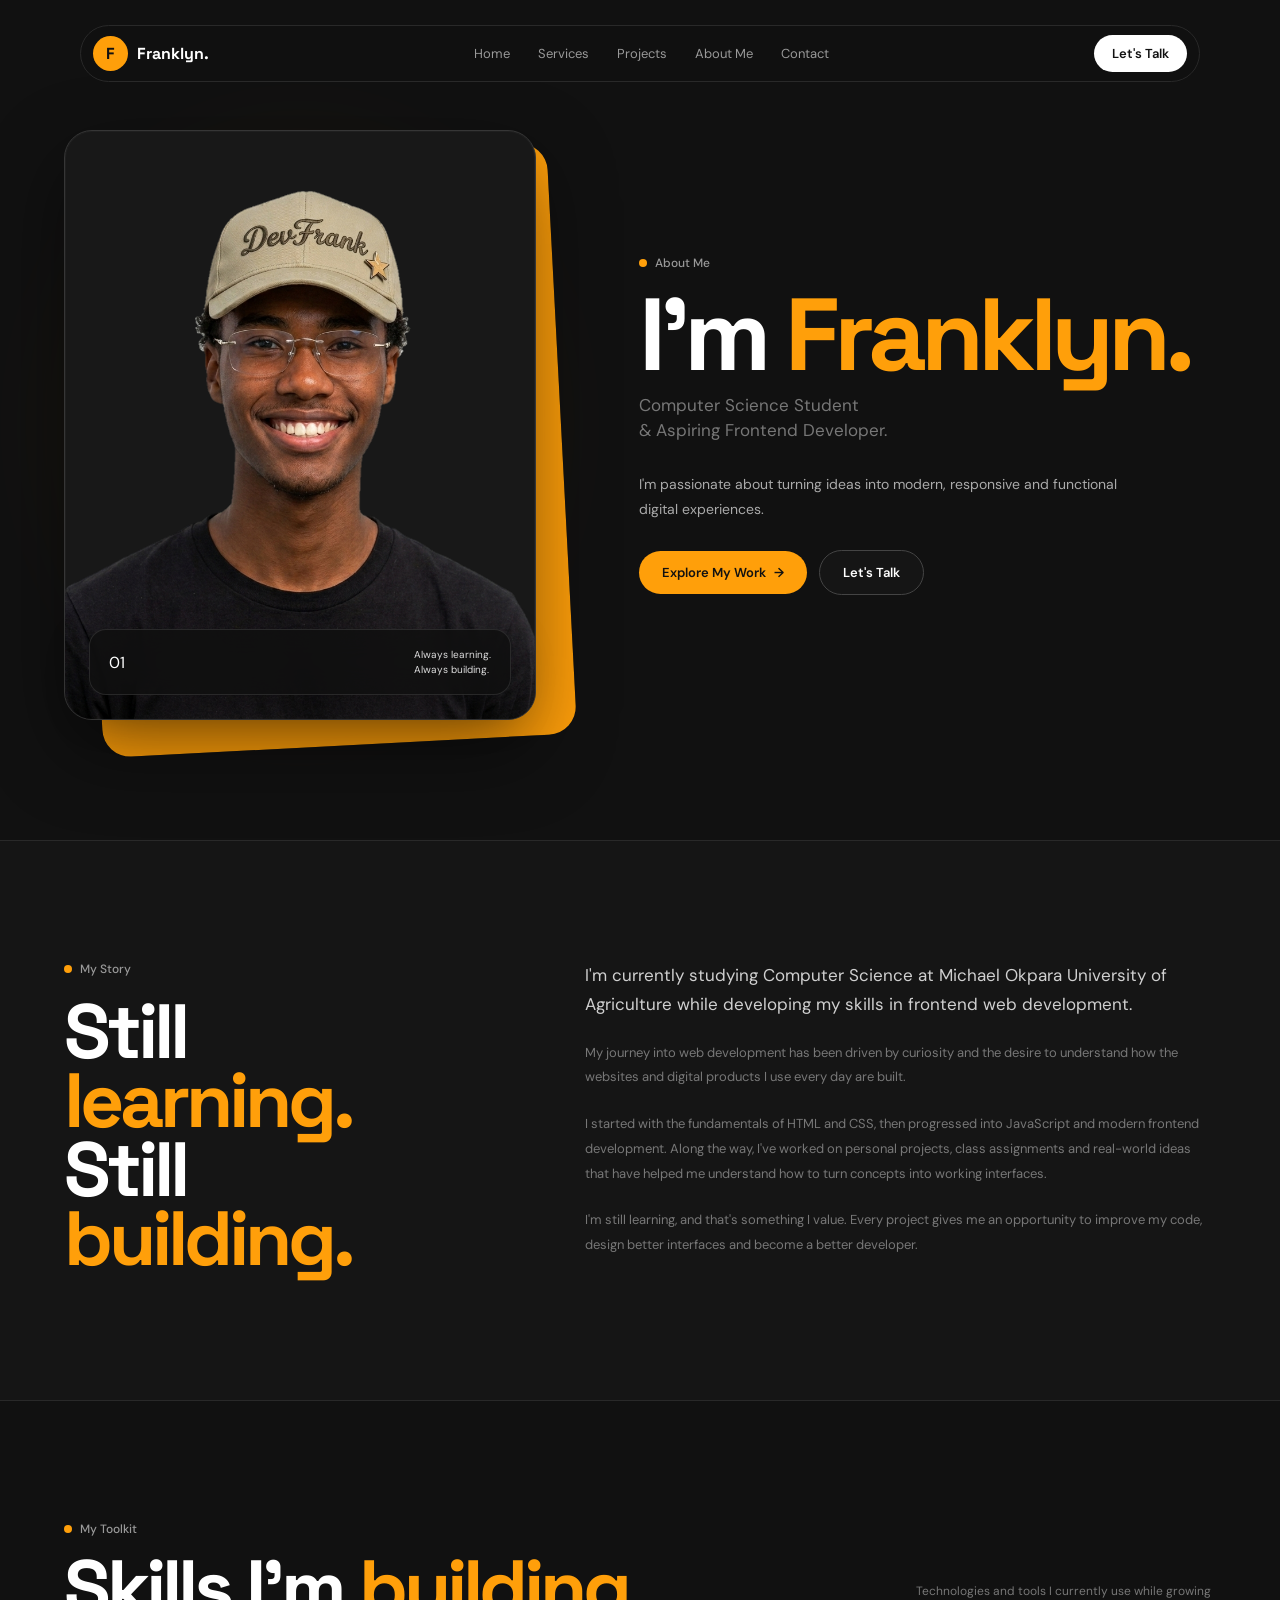
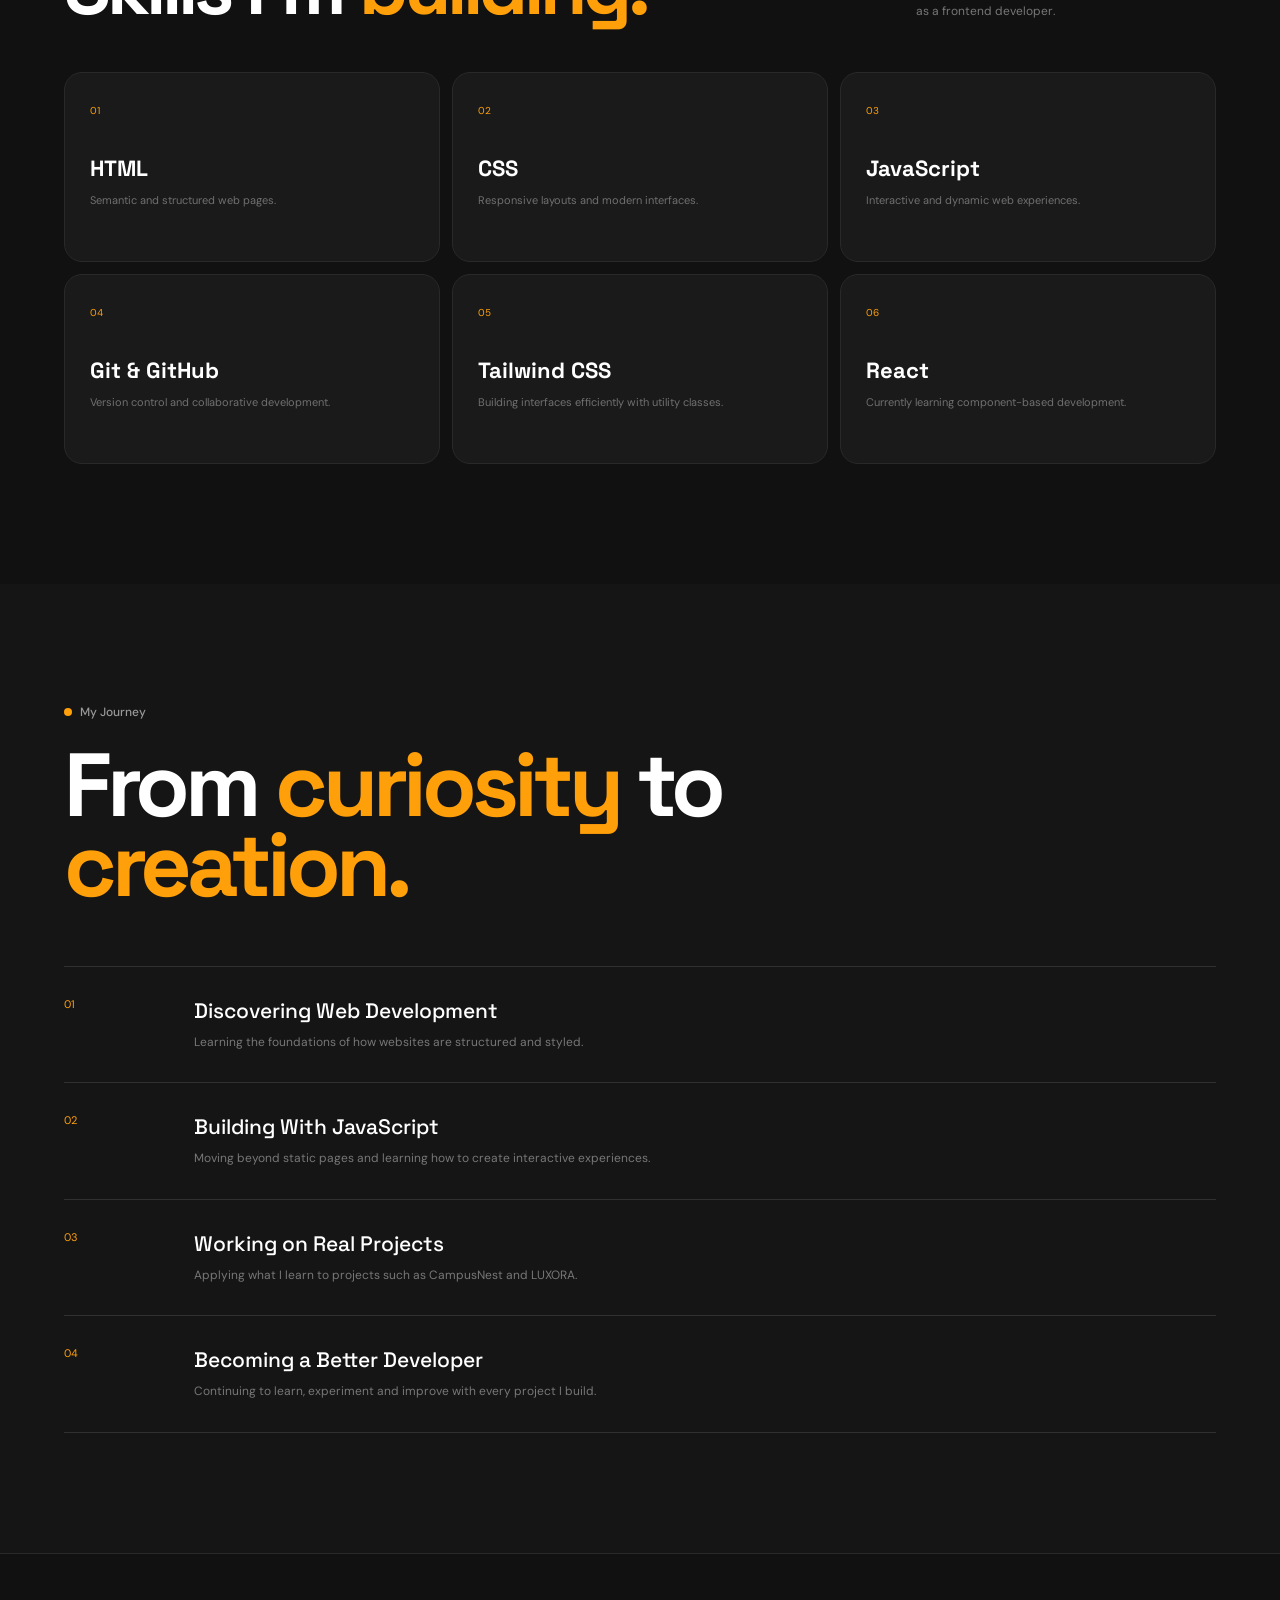
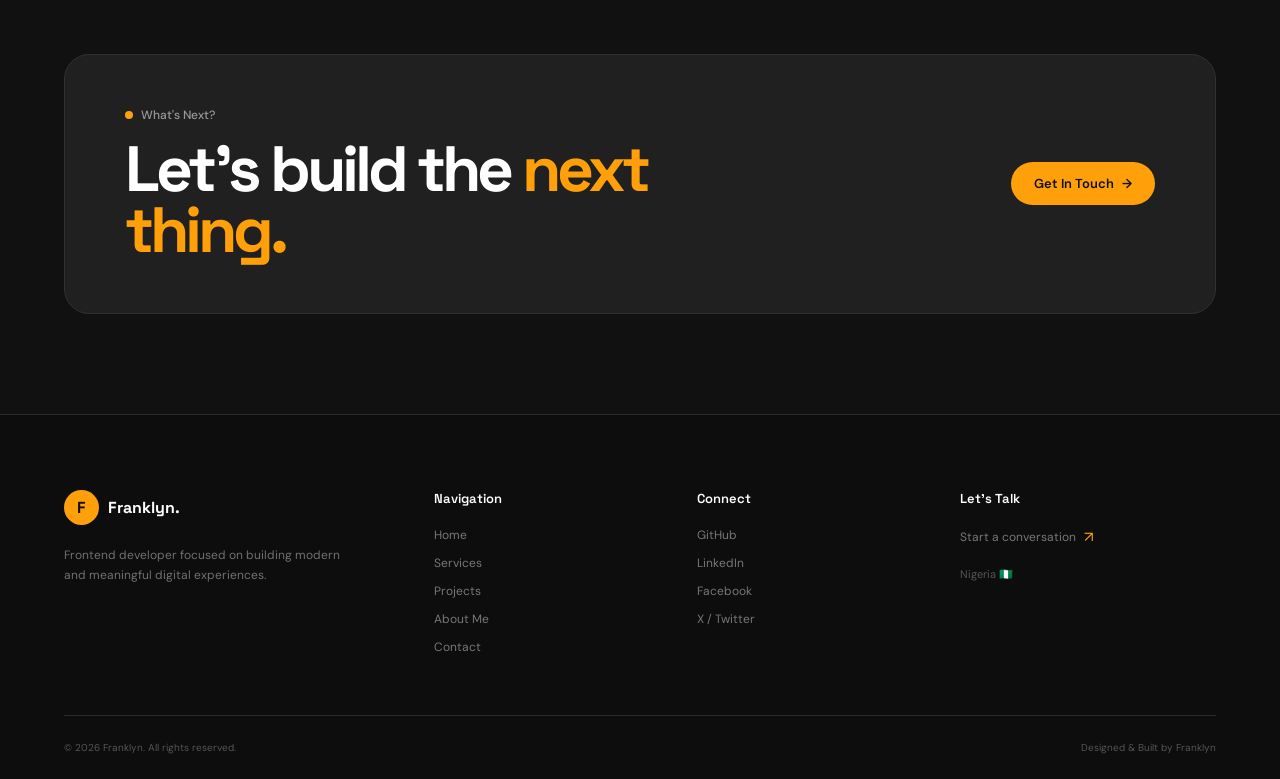
==== about.html @ d9be4bc7 "feat: add about" ====
<!DOCTYPE html>
<html lang="en">

<head>

    <meta charset="UTF-8">

    <meta name="viewport" content="width=device-width, initial-scale=1.0">

    <meta name="description"
        content="Learn more about Franklyn Okoronkwo, a Computer Science student and aspiring Frontend Developer.">

    <title>About Me — Franklyn</title>


    <!-- Fonts -->

    <link rel="preconnect" href="https://fonts.googleapis.com">

    <link rel="preconnect" href="https://fonts.gstatic.com" crossorigin>

    <link
        href="https://fonts.googleapis.com/css2?family=DM+Sans:wght@400;500;600;700&family=Space+Grotesk:wght@400;500;600;700&display=swap"
        rel="stylesheet">


    <!-- Global CSS -->

    <link rel="stylesheet" href="CSS/style.css">


    <!-- About CSS -->

    <link rel="stylesheet" href="CSS/about.css">

</head>


<body>


    <!-- ================= NAVBAR ================= -->

    <header class="navbar">

        <div class="nav-container">

            <a href="index.html" class="logo">

                <div class="logo-icon">
                    F
                </div>

                <span>
                    Franklyn.
                </span>

            </a>


            <nav class="nav-links">

                <a href="index.html">
                    Home
                </a>

                <a href="services.html">
                    Services
                </a>

                <a href="projects.html">
                    Projects
                </a>

                <a href="about.html" class="active">
                    About Me
                </a>

                <a href="contact.html">
                    Contact
                </a>

            </nav>


            <a href="contact.html" class="talk-btn">
                Let's Talk
            </a>

        </div>

    </header>



    <!-- ================= MAIN ================= -->

    <main>


        <!-- ================= ABOUT HERO ================= -->

        <section class="about-hero">

            <div class="container">

                <div class="about-hero-grid">


                    <!-- IMAGE -->

                    <div class="about-main-image">

                        <div class="about-image-accent"></div>

                        <img src="Assets/Hero-image.png" alt="Franklyn Okoronkwo">

                        <div class="image-caption">
                            <span>01</span>
                            <p>
                                Always learning.<br>
                                Always building.
                            </p>
                        </div>

                    </div>


                    <!-- INTRO -->

                    <div class="about-hero-content">

                        <div class="section-label">

                            <span></span>

                            About Me

                        </div>


                        <h1>
                            I'm
                            <span>Franklyn.</span>
                        </h1>


                        <h2>
                            Computer Science Student
                            <br>
                            & Aspiring Frontend Developer.
                        </h2>


                        <p>
                            I'm passionate about turning ideas into
                            modern, responsive and functional digital
                            experiences.
                        </p>


                        <div class="about-actions">

                            <a href="projects.html" class="primary-btn">
                                Explore My Work
                                <span>→</span>
                            </a>

                            <a href="contact.html" class="secondary-btn">
                                Let's Talk
                            </a>

                        </div>

                    </div>

                </div>

            </div>

        </section>



        <!-- ================= MY STORY ================= -->

        <section class="my-story">

            <div class="container">

                <div class="story-grid">


                    <div class="story-heading">

                        <div class="section-label">

                            <span></span>

                            My Story

                        </div>

                        <h2>
                            Still
                            <span>learning.</span>
                            <br>
                            Still
                            <span>building.</span>
                        </h2>

                    </div>


                    <div class="story-content">

                        <p class="story-lead">
                            I'm currently studying Computer Science
                            at Michael Okpara University of Agriculture
                            while developing my skills in frontend
                            web development.
                        </p>


                        <p>
                            My journey into web development has been
                            driven by curiosity and the desire to
                            understand how the websites and digital
                            products I use every day are built.
                        </p>


                        <p>
                            I started with the fundamentals of HTML
                            and CSS, then progressed into JavaScript
                            and modern frontend development. Along
                            the way, I've worked on personal projects,
                            class assignments and real-world ideas
                            that have helped me understand how to
                            turn concepts into working interfaces.
                        </p>


                        <p>
                            I'm still learning, and that's something
                            I value. Every project gives me an
                            opportunity to improve my code, design
                            better interfaces and become a better
                            developer.
                        </p>

                    </div>

                </div>

            </div>

        </section>



        <!-- ================= SKILLS ================= -->

        <section class="about-skills-section">

            <div class="container">

                <div class="about-section-header">

                    <div>

                        <div class="section-label">

                            <span></span>

                            My Toolkit

                        </div>

                        <h2>
                            Skills I'm
                            <span>building.</span>
                        </h2>

                    </div>

                    <p>
                        Technologies and tools I currently use
                        while growing as a frontend developer.
                    </p>

                </div>


                <div class="about-skills-grid">


                    <div class="about-skill-card">

                        <span>01</span>

                        <h3>
                            HTML
                        </h3>

                        <p>
                            Semantic and structured web pages.
                        </p>

                    </div>


                    <div class="about-skill-card">

                        <span>02</span>

                        <h3>
                            CSS
                        </h3>

                        <p>
                            Responsive layouts and modern interfaces.
                        </p>

                    </div>


                    <div class="about-skill-card">

                        <span>03</span>

                        <h3>
                            JavaScript
                        </h3>

                        <p>
                            Interactive and dynamic web experiences.
                        </p>

                    </div>


                    <div class="about-skill-card">

                        <span>04</span>

                        <h3>
                            Git & GitHub
                        </h3>

                        <p>
                            Version control and collaborative development.
                        </p>

                    </div>


                    <div class="about-skill-card">

                        <span>05</span>

                        <h3>
                            Tailwind CSS
                        </h3>

                        <p>
                            Building interfaces efficiently with utility classes.
                        </p>

                    </div>


                    <div class="about-skill-card">

                        <span>06</span>

                        <h3>
                            React
                        </h3>

                        <p>
                            Currently learning component-based development.
                        </p>

                    </div>

                </div>

            </div>

        </section>



        <!-- ================= JOURNEY ================= -->

        <section class="journey-section">

            <div class="container">

                <div class="section-label">

                    <span></span>

                    My Journey

                </div>


                <h2 class="journey-title">
                    From
                    <span>curiosity</span>
                    to
                    <span>creation.</span>
                </h2>


                <div class="journey-list">


                    <div class="journey-item">

                        <span class="journey-number">
                            01
                        </span>

                        <div>
                            <h3>
                                Discovering Web Development
                            </h3>

                            <p>
                                Learning the foundations of how
                                websites are structured and styled.
                            </p>
                        </div>

                    </div>


                    <div class="journey-item">

                        <span class="journey-number">
                            02
                        </span>

                        <div>
                            <h3>
                                Building With JavaScript
                            </h3>

                            <p>
                                Moving beyond static pages and
                                learning how to create interactive
                                experiences.
                            </p>
                        </div>

                    </div>


                    <div class="journey-item">

                        <span class="journey-number">
                            03
                        </span>

                        <div>
                            <h3>
                                Working on Real Projects
                            </h3>

                            <p>
                                Applying what I learn to projects
                                such as CampusNest and LUXORA.
                            </p>
                        </div>

                    </div>


                    <div class="journey-item">

                        <span class="journey-number">
                            04
                        </span>

                        <div>
                            <h3>
                                Becoming a Better Developer
                            </h3>

                            <p>
                                Continuing to learn, experiment and
                                improve with every project I build.
                            </p>
                        </div>

                    </div>

                </div>

            </div>

        </section>



        <!-- ================= CTA ================= -->

        <section class="about-cta">

            <div class="container">

                <div class="about-cta-box">

                    <div>

                        <div class="section-label">

                            <span></span>

                            What's Next?

                        </div>


                        <h2>
                            Let's build the
                            <span>next thing.</span>
                        </h2>

                    </div>


                    <a href="contact.html" class="primary-btn">
                        Get In Touch
                        <span>→</span>
                    </a>

                </div>

            </div>

        </section>

    </main>



    <!-- ================= FOOTER ================= -->

    <footer class="footer">

        <div class="container">

            <div class="footer-main">


                <div class="footer-brand">

                    <a href="index.html" class="logo">

                        <div class="logo-icon">
                            F
                        </div>

                        <span>
                            Franklyn.
                        </span>

                    </a>


                    <p>
                        Frontend developer focused on building
                        modern and meaningful digital experiences.
                    </p>

                </div>


                <div class="footer-column">

                    <h4>Navigation</h4>

                    <a href="index.html">Home</a>

                    <a href="services.html">Services</a>

                    <a href="projects.html">Projects</a>

                    <a href="about.html">About Me</a>

                    <a href="contact.html">Contact</a>

                </div>


                <div class="footer-column">

                    <h4>Connect</h4>

                    <a href="#">GitHub</a>

                    <a href="#">LinkedIn</a>

                    <a href="#">Facebook</a>

                    <a href="#">X / Twitter</a>

                </div>


                <div class="footer-column">

                    <h4>Let's Talk</h4>

                    <a href="contact.html" class="footer-contact">
                        Start a conversation
                        <span>↗️</span>
                    </a>

                    <p class="footer-location">
                        Nigeria 🇳🇬
                    </p>

                </div>

            </div>


            <div class="footer-bottom">

                <p>
                    © 2026 Franklyn. All rights reserved.
                </p>

                <p>
                    Designed & Built by Franklyn
                </p>

            </div>

        </div>

    </footer>



    <script src="JS/script.js"></script>

</body>

</html>
---- CSS/style.css ----
/* =========================
   RESET
========================= */

* {
  margin: 0;
  padding: 0;
  box-sizing: border-box;
}

html {
  scroll-behavior: smooth;
}

body {
  background: #111111;
  color: #ffffff;
  font-family: 'DM Sans', sans-serif;
  overflow-x: hidden;
}

a {
  text-decoration: none;
  color: inherit;
}

img {
  display: block;
  max-width: 100%;
}

button,
a {
  font-family: inherit;
}

/* =========================
   VARIABLES
========================= */

:root {
  --black: #111111;
  --dark: #171717;
  --card: #202020;
  --orange: #ff9f0a;
  --orange-light: #ffad21;
  --white: #ffffff;
  --grey: #999999;
  --border: #2b2b2b;
}

/* =========================
   CONTAINER
========================= */

.container {
  width: min(1180px, 90%);
  margin: 0 auto;
}

/* =========================
   NAVBAR
========================= */

.navbar {
  position: absolute;
  top: 0;
  left: 0;

  width: 100%;
  padding: 25px 0;

  z-index: 100;
}

.nav-container {
  width: min(1120px, 90%);
  margin: auto;

  display: flex;
  align-items: center;
  justify-content: space-between;

  padding: 9px 12px;

  border: 1px solid #292929;
  border-radius: 50px;

  background: rgba(17, 17, 17, 0.85);

  backdrop-filter: blur(15px);
}

/* LOGO */

.logo {
  display: flex;
  align-items: center;
  gap: 9px;

  font-family: 'Space Grotesk', sans-serif;
  font-weight: 700;
}

.logo-icon {
  width: 35px;
  height: 35px;

  display: grid;
  place-items: center;

  border-radius: 50%;

  background: var(--orange);
  color: #111111;

  font-weight: 700;
}

/* NAV LINKS */

.nav-links {
  display: flex;
  gap: 28px;
}

.nav-links a {
  font-size: 13px;
  color: #999999;

  transition: 0.3s ease;
}

.nav-links a:hover {
  color: var(--orange);
}

/* TALK BUTTON */

.talk-btn {
  padding: 10px 18px;

  background: #ffffff;
  color: #111111;

  border-radius: 30px;

  font-size: 13px;
  font-weight: 600;

  transition: 0.3s ease;
}

.talk-btn:hover {
  background: var(--orange);
}

/* =========================
   HERO
========================= */

.hero {
  position: relative;

  min-height: 820px;

  padding-top: 145px;
  padding-bottom: 70px;

  display: flex;
  align-items: center;

  overflow: hidden;
}

/* ORANGE GLOW */

.hero-glow {
  position: absolute;

  width: 650px;
  height: 650px;

  top: 250px;
  left: 50%;

  transform: translateX(-50%);

  background: radial-gradient(
    circle,
    rgba(255, 159, 10, 0.13),
    transparent 65%
  );

  pointer-events: none;
}

/* HERO HEADING */

.hero-heading {
  position: relative;
  z-index: 2;

  text-align: center;
}

.availability {
  display: inline-flex;
  align-items: center;
  gap: 8px;

  padding: 8px 15px;

  background: #181818;
  border: 1px solid #303030;

  border-radius: 30px;

  color: #cccccc;
  font-size: 12px;
}

.availability span {
  width: 7px;
  height: 7px;

  background: var(--orange);

  border-radius: 50%;
}

.hero-heading h1 {
  margin-top: 22px;

  font-family: 'Space Grotesk', sans-serif;

  font-size: clamp(3.5rem, 8vw, 6rem);

  line-height: 0.95;

  letter-spacing: -5px;
}

.hero-heading h1 span {
  color: var(--orange);
}

.hero-heading p {
  margin-top: 16px;

  color: #888888;

  font-size: 15px;
}

/* =========================
   HERO MAIN
========================= */

.hero-main {
  position: relative;

  min-height: 410px;

  display: flex;
  align-items: center;
  justify-content: center;

  margin-top: 10px;
}

/* PROFILE */

.profile-wrapper {
  position: relative;
  width: 390px;
  z-index: 3;

  /* Gives the fade room to happen */
  overflow: visible;
}

.profile-image {
  position: relative;
  display: block;
  width: 100%;

  z-index: 2;

  /* Fade the bottom edge into the background */
  -webkit-mask-image: linear-gradient(
    to bottom,
    #000 0%,
    #000 72%,
    rgba(0, 0, 0, 0.95) 80%,
    rgba(0, 0, 0, 0.65) 88%,
    rgba(0, 0, 0, 0.2) 96%,
    transparent 100%
  );

  mask-image: linear-gradient(
    to bottom,
    #000 0%,
    #000 72%,
    rgba(0, 0, 0, 0.95) 80%,
    rgba(0, 0, 0, 0.65) 88%,
    rgba(0, 0, 0, 0.2) 96%,
    transparent 100%
  );

  filter: drop-shadow(0 20px 35px rgba(0, 0, 0, 0.45));
}

.image-glow {
  position: absolute;

  width: 280px;
  height: 280px;

  top: 45%;
  left: 50%;
  transform: translate(-50%, -50%);

  background: var(--orange);

  opacity: 0.13;

  border-radius: 50%;

  filter: blur(70px);
}

/* HERO INFORMATION */

.hero-info {
  position: absolute;

  width: 210px;

  z-index: 5;
}

.left-info {
  left: 20px;
  bottom: 75px;
}

.right-info {
  right: 0;
  top: 80px;
}

.small-title {
  font-size: 10px;

  color: #999999;

  letter-spacing: 1px;
}

/* SOCIALS */

.socials {
  display: flex;
  align-items: center;
  gap: 12px;
  margin-top: 16px;
}

.social {
  width: 46px;
  height: 46px;

  display: flex;
  align-items: center;
  justify-content: center;

  border: 1.5px solid rgba(255, 255, 255, 0.85);
  border-radius: 35%;

  background: rgba(255, 255, 255, 0.02);

  transition: transform 0.3s ease, border-color 0.3s ease, background 0.3s ease,
    box-shadow 0.3s ease;
}

.social svg {
  width: 21px;
  height: 21px;

  display: block;
}

.social:hover {
  transform: translateY(-4px);

  background: rgba(255, 255, 255, 0.07);

  border-color: #ffffff;

  box-shadow: 0 8px 25px rgba(0, 0, 0, 0.35);
}

/* LinkedIn */
.linkedin svg {
  fill: #0a66c2;
}

/* GitHub */
.github svg {
  fill: #ffffff;
}

/* X */
.x-social svg {
  fill: #ffffff;
}

/* Instagram */
.instagram svg {
  width: 22px;
  height: 22px;
}

/* Facebook */
.facebook svg {
  fill: #1877f2;
}

/* STAT */

.hero-stat {
  display: flex;
  flex-direction: column;

  margin-top: 35px;
}

.hero-stat strong {
  color: var(--orange);

  font-size: 17px;
}

.hero-stat span {
  color: #777777;

  font-size: 12px;
}

/* QUOTE */

.quote {
  color: var(--orange);

  font-size: 60px;

  line-height: 0.7;
}

.right-info p {
  color: #999999;

  font-size: 12px;

  line-height: 1.6;
}

/* SKILL TAGS */

.skill-tags {
  display: flex;
  flex-wrap: wrap;

  gap: 6px;

  margin-top: 18px;
}

.skill-tags span {
  padding: 7px 10px;

  border-radius: 20px;

  background: #222222;

  color: #cccccc;

  font-size: 9px;
}

/* =========================
   HERO BUTTONS
========================= */

.hero-buttons {
  position: relative;
  z-index: 10;

  display: flex;
  justify-content: center;

  gap: 10px;

  margin-top: -5px;
}

.primary-btn,
.secondary-btn {
  display: inline-flex;
  align-items: center;
  gap: 8px;

  padding: 13px 23px;

  border-radius: 30px;

  font-size: 13px;
  font-weight: 600;

  transition: 0.3s ease;
}

.primary-btn {
  background: var(--orange);
  color: #111111;
}

.primary-btn:hover {
  background: var(--orange-light);
  transform: translateY(-2px);
}

.secondary-btn {
  border: 1px solid #444444;

  background: #151515;

  color: white;
}

.secondary-btn:hover {
  border-color: var(--orange);
}

/* =========================
   SKILLS STRIP
========================= */

.skills-strip {
  width: 100%;

  overflow: hidden;

  border-top: 1px solid #292929;
  border-bottom: 1px solid #292929;

  padding: 18px 0;

  background: #151515;
}

.skills-track {
  width: max-content;

  display: flex;
  align-items: center;

  gap: 35px;

  animation: marquee 20s linear infinite;
}

.skills-track span {
  font-family: 'Space Grotesk', sans-serif;

  font-size: 13px;

  font-weight: 600;

  white-space: nowrap;

  color: #dddddd;
}

.skills-track b {
  color: var(--orange);

  font-size: 14px;
}

@keyframes marquee {
  from {
    transform: translateX(0);
  }

  to {
    transform: translateX(-30%);
  }
}

/* =========================
   RESPONSIVE
========================= */

@media (max-width: 800px) {
  .nav-links {
    display: none;
  }

  .hero {
    min-height: 760px;

    padding-top: 120px;
  }

  .hero-heading h1 {
    letter-spacing: -3px;
  }

  .hero-info {
    display: none;
  }

  .profile-wrapper {
    width: 330px;
  }

  .hero-main {
    min-height: 370px;
  }
}

@media (max-width: 500px) {
  .hero {
    padding-top: 115px;
  }

  .hero-heading h1 {
    font-size: 3.4rem;
  }

  .profile-wrapper {
    width: 300px;
  }

  .hero-buttons {
    margin-top: 5px;
  }
}

/* =========================================
   FEATURED PROJECTS
========================================= */

.featured-projects {
  padding: 120px 0;
  background: #111111;
  border-bottom: 1px solid #292929;
}

/* SECTION HEADER */

.section-heading {
  display: flex;
  align-items: flex-end;
  justify-content: space-between;
  gap: 30px;

  margin-bottom: 45px;
}

.section-label {
  display: flex;
  align-items: center;
  gap: 8px;

  margin-bottom: 16px;

  color: #999999;
  font-size: 12px;
  font-weight: 500;
}

.section-label span {
  width: 8px;
  height: 8px;

  background: #ff9f0a;
  border-radius: 50%;
}

.section-heading h2 {
  font-family: 'Space Grotesk', sans-serif;

  font-size: clamp(2.5rem, 5vw, 4.2rem);
  line-height: 0.95;

  letter-spacing: -3px;
}

.section-heading h2 span {
  color: #ff9f0a;
}

/* VIEW ALL PROJECTS */

.outline-btn {
  display: inline-flex;
  align-items: center;
  gap: 14px;

  padding: 8px 8px 8px 18px;

  border: 1px solid #353535;
  border-radius: 30px;

  color: #dddddd;

  font-size: 12px;
  font-weight: 500;

  white-space: nowrap;

  transition: 0.3s ease;
}

.outline-btn span {
  width: 32px;
  height: 32px;

  display: grid;
  place-items: center;

  border-radius: 50%;

  background: #ff9f0a;
  color: #111111;

  font-size: 16px;

  transition: 0.3s ease;
}

.outline-btn:hover {
  border-color: #ff9f0a;
}

.outline-btn:hover span {
  transform: rotate(45deg);
}

/* =========================================
   PROJECT GRID
========================================= */

.project-grid {
  display: grid;

  grid-template-columns: 1.35fr 1fr;

  gap: 18px;
}

/* PROJECT CARD */

.project-card {
  overflow: hidden;

  background: #191919;

  border: 1px solid #292929;
  border-radius: 22px;

  transition: transform 0.35s ease, border-color 0.35s ease;
}

.project-card:hover {
  transform: translateY(-6px);
  border-color: #444444;
}

/* LARGE PROJECT */

.project-large {
  grid-row: span 2;
}

/* PROJECT IMAGE */

.project-image {
  position: relative;

  width: 100%;
  height: 280px;

  overflow: hidden;

  background: #202020;
}

.project-large .project-image {
  height: 390px;
}

.project-image img {
  width: 100%;
  height: 100%;

  object-fit: cover;

  transition: transform 0.5s ease;
}

.project-card:hover .project-image img {
  transform: scale(1.04);
}

/* IMAGE OVERLAY */

.project-overlay {
  position: absolute;

  inset: 0;

  display: flex;
  align-items: flex-end;
  justify-content: flex-end;

  padding: 20px;

  background: linear-gradient(to top, rgba(0, 0, 0, 0.65), transparent 50%);

  opacity: 0;

  transition: opacity 0.35s ease;
}

.project-card:hover .project-overlay {
  opacity: 1;
}

.project-overlay a {
  padding: 11px 16px;

  background: #ff9f0a;
  color: #111111;

  border-radius: 30px;

  font-size: 11px;
  font-weight: 700;
}

/* =========================================
   PROJECT INFO
========================================= */

.project-info {
  display: flex;
  align-items: flex-start;
  justify-content: space-between;

  gap: 20px;

  padding: 22px;
}

.project-category {
  display: block;

  margin-bottom: 8px;

  color: #777777;

  font-size: 10px;
  text-transform: uppercase;
  letter-spacing: 1px;
}

.project-info h3 {
  font-family: 'Space Grotesk', sans-serif;

  font-size: 22px;
  font-weight: 600;
}

.project-info p {
  max-width: 450px;

  margin-top: 8px;

  color: #777777;

  font-size: 12px;
  line-height: 1.6;
}

/* PROJECT ARROW */

.project-arrow {
  flex-shrink: 0;

  width: 42px;
  height: 42px;

  display: grid;
  place-items: center;

  border: 1px solid #383838;
  border-radius: 50%;

  color: #ffffff;

  transition: 0.3s ease;
}

.project-arrow:hover {
  background: #ff9f0a;
  border-color: #ff9f0a;
  color: #111111;
  transform: rotate(45deg);
}

/* =========================================
   MOBILE
========================================= */

@media (max-width: 800px) {
  .featured-projects {
    padding: 85px 0;
  }

  .section-heading {
    align-items: flex-start;
    flex-direction: column;
  }

  .section-heading h2 {
    letter-spacing: -2px;
  }

  .project-grid {
    grid-template-columns: 1fr;
  }

  .project-large {
    grid-row: auto;
  }

  .project-image,
  .project-large .project-image {
    height: 280px;
  }
}

@media (max-width: 500px) {
  .project-info {
    padding: 18px;
  }

  .project-info h3 {
    font-size: 19px;
  }

  .project-info p {
    font-size: 11px;
  }
}

/* =========================================
   ABOUT PREVIEW
========================================= */

.about-preview {
  position: relative;

  padding: 130px 0;

  overflow: hidden;

  background: #151515;

  border-bottom: 1px solid #292929;
}

/* GRID */

.about-preview-grid {
  display: grid;

  grid-template-columns: 0.9fr 1.1fr;

  align-items: center;

  gap: 100px;
}

/* =========================================
   IMAGE SIDE
========================================= */

.about-visual {
  position: relative;

  min-height: 480px;

  display: flex;
  align-items: center;
  justify-content: center;
}

/* ORANGE SHAPE */

.about-orange-shape {
  position: absolute;

  width: 340px;
  height: 420px;

  background: #ff9f0a;

  border-radius: 180px 180px 20px 20px;

  transform: rotate(-8deg);

  opacity: 0.95;
}

/* IMAGE FRAME */

.about-image-frame {
  position: relative;

  width: 330px;
  height: 430px;

  overflow: hidden;

  border-radius: 170px 170px 20px 20px;

  background: #202020;

  z-index: 2;

  border: 1px solid #333;
}

.about-image-frame img {
  width: 100%;
  height: 100%;

  object-fit: cover;

  object-position: center top;
}

/* EXPERIENCE CARD */

.about-experience {
  position: absolute;

  right: 0;
  bottom: 25px;

  z-index: 5;

  display: flex;
  align-items: center;

  gap: 12px;

  padding: 14px 18px;

  background: #202020;

  border: 1px solid #383838;

  border-radius: 15px;

  box-shadow: 0 15px 40px rgba(0, 0, 0, 0.35);
}

.about-experience strong {
  color: #ff9f0a;

  font-family: 'Space Grotesk', sans-serif;

  font-size: 30px;
}

.about-experience span {
  color: #999999;

  font-size: 9px;

  line-height: 1.4;
}

/* =========================================
   CONTENT
========================================= */

.about-preview-content {
  max-width: 560px;
}

.about-preview-content h2 {
  font-family: 'Space Grotesk', sans-serif;

  font-size: clamp(2.7rem, 5vw, 4.5rem);

  line-height: 0.95;

  letter-spacing: -3px;

  margin-bottom: 30px;
}

.about-preview-content h2 span {
  color: #ff9f0a;
}

/* TEXT */

.about-preview-content p {
  color: #858585;

  font-size: 13px;

  line-height: 1.8;

  margin-bottom: 16px;
}

.about-preview-content .about-intro {
  color: #cccccc;

  font-size: 15px;

  line-height: 1.7;
}

/* =========================================
   ABOUT SKILLS
========================================= */

.about-skills {
  margin: 30px 0;

  border-top: 1px solid #2c2c2c;
}

.about-skill {
  display: flex;
  align-items: center;

  gap: 20px;

  padding: 14px 0;

  border-bottom: 1px solid #2c2c2c;
}

.about-skill span {
  color: #ff9f0a;

  font-size: 10px;

  font-weight: 600;
}

.about-skill p {
  margin: 0;

  color: #dddddd;

  font-size: 12px;
}

/* =========================================
   ABOUT RESPONSIVE
========================================= */

@media (max-width: 850px) {
  .about-preview {
    padding: 90px 0;
  }

  .about-preview-grid {
    grid-template-columns: 1fr;

    gap: 70px;
  }

  .about-visual {
    min-height: 450px;
  }

  .about-preview-content {
    max-width: 100%;
  }
}

@media (max-width: 500px) {
  .about-visual {
    min-height: 400px;
  }

  .about-orange-shape {
    width: 270px;
    height: 350px;
  }

  .about-image-frame {
    width: 260px;
    height: 360px;
  }

  .about-experience {
    right: 5px;
    bottom: 10px;
  }

  .about-preview-content h2 {
    letter-spacing: -2px;
  }
}

/* =========================================
   HOME CTA
========================================= */

.home-cta {
  padding: 100px 0;

  background: #111111;
}

/* CTA BOX */

.cta-box {
  position: relative;

  min-height: 360px;

  display: flex;
  align-items: center;
  justify-content: space-between;

  overflow: hidden;

  padding: 65px 70px;

  background: #202020;

  border: 1px solid #303030;

  border-radius: 28px;
}

/* CONTENT */

.cta-content {
  position: relative;

  z-index: 3;

  max-width: 650px;
}

.cta-content h2 {
  font-family: 'Space Grotesk', sans-serif;

  font-size: clamp(2.7rem, 6vw, 5rem);

  line-height: 0.95;

  letter-spacing: -4px;

  margin-bottom: 22px;
}

.cta-content h2 span {
  color: #ff9f0a;
}

.cta-content > p {
  max-width: 480px;

  margin-bottom: 28px;

  color: #888888;

  font-size: 13px;

  line-height: 1.7;
}

/* =========================================
   DECORATION
========================================= */

.cta-decoration {
  position: absolute;

  right: -80px;
  top: 50%;

  width: 430px;
  height: 430px;

  transform: translateY(-50%);

  pointer-events: none;
}

.cta-circle {
  position: absolute;

  border: 1px solid rgba(255, 159, 10, 0.3);

  border-radius: 50%;
}

.circle-one {
  width: 430px;
  height: 430px;

  top: 0;
  left: 0;
}

.circle-two {
  width: 310px;
  height: 310px;

  top: 60px;
  left: 60px;
}

.circle-three {
  width: 190px;
  height: 190px;

  top: 120px;
  left: 120px;

  background: rgba(255, 159, 10, 0.08);
}

.cta-decoration > span {
  position: absolute;

  top: 190px;
  left: 190px;

  transform: translate(-50%, -50%);

  color: #ff9f0a;

  font-size: 35px;
}

/* =========================================
   CTA MOBILE
========================================= */

@media (max-width: 700px) {
  .home-cta {
    padding: 70px 0;
  }

  .cta-box {
    min-height: 430px;

    padding: 45px 30px;

    align-items: flex-start;
  }

  .cta-content h2 {
    letter-spacing: -2px;
  }

  .cta-decoration {
    width: 300px;
    height: 300px;

    right: -100px;
    bottom: -100px;
    top: auto;

    transform: none;
  }

  .circle-one {
    width: 300px;
    height: 300px;
  }

  .circle-two {
    width: 210px;
    height: 210px;

    top: 45px;
    left: 45px;
  }

  .circle-three {
    width: 120px;
    height: 120px;

    top: 90px;
    left: 90px;
  }

  .cta-decoration > span {
    top: 150px;
    left: 150px;
  }
}

/* =========================================
   FOOTER
========================================= */

.footer {
  padding: 75px 0 25px;

  background: #0d0d0d;

  border-top: 1px solid #292929;
}

/* =========================================
   FOOTER MAIN
========================================= */

.footer-main {
  display: grid;

  grid-template-columns: 1.5fr 1fr 1fr 1.2fr;

  gap: 50px;

  padding-bottom: 60px;

  border-bottom: 1px solid #292929;
}

/* BRAND */

.footer-brand {
  max-width: 300px;
}

.footer-brand .logo {
  display: inline-flex;
}

.footer-brand > p {
  margin-top: 20px;

  color: #707070;

  font-size: 12px;

  line-height: 1.7;
}

/* =========================================
   FOOTER COLUMNS
========================================= */

.footer-column {
  display: flex;

  flex-direction: column;

  align-items: flex-start;

  gap: 12px;
}

.footer-column h4 {
  margin-bottom: 8px;

  color: #ffffff;

  font-family: 'Space Grotesk', sans-serif;

  font-size: 13px;

  font-weight: 600;
}

.footer-column a {
  color: #777777;

  font-size: 12px;

  transition: 0.3s ease;
}

.footer-column a:hover {
  color: #ff9f0a;

  transform: translateX(3px);
}

/* CONTACT LINK */

.footer-contact {
  display: inline-flex;

  align-items: center;

  gap: 8px;
}

.footer-contact span {
  color: #ff9f0a;

  font-size: 15px;
}

.footer-location {
  margin-top: 8px;

  color: #555555;

  font-size: 11px;
}

/* =========================================
   FOOTER BOTTOM
========================================= */

.footer-bottom {
  display: flex;

  align-items: center;
  justify-content: space-between;

  gap: 20px;

  padding-top: 25px;
}

.footer-bottom p {
  color: #555555;

  font-size: 10px;
}

/* =========================================
   FOOTER MOBILE
========================================= */

@media (max-width: 800px) {
  .footer-main {
    grid-template-columns: 1fr 1fr;

    gap: 45px 30px;
  }

  .footer-brand {
    grid-column: 1 / -1;

    max-width: 400px;
  }
}

@media (max-width: 500px) {
  .footer {
    padding-top: 60px;
  }

  .footer-main {
    grid-template-columns: 1fr 1fr;

    gap: 40px 20px;
  }

  .footer-bottom {
    align-items: flex-start;

    flex-direction: column;

    gap: 8px;
  }
}
---- CSS/about.css ----
/* =========================================
   ABOUT HERO
========================================= */

.about-hero {
    padding: 130px 0 120px;
    background: #111111;
    border-bottom: 1px solid #292929;
}

.about-hero-grid {
    display: grid;
    grid-template-columns: minmax(360px, 0.9fr) minmax(450px, 1.1fr);
    align-items: center;
    gap: clamp(60px, 8vw, 120px);
}


/* =========================================
   PROFESSIONAL IMAGE SECTION
========================================= */

.about-main-image {
    position: relative;
    width: min(100%, 500px);
    height: 590px;
    margin: 0 auto;
}


/* Orange offset frame */

.about-main-image::before {
    content: "";

    position: absolute;

    top: 24px;
    left: 24px;

    width: 100%;
    height: 100%;

    border: 1px solid rgba(255, 159, 10, 0.55);

    border-radius: 28px;

    transform: rotate(-3deg);

    transition: 0.5s ease;
    background: #ff9f0a;
}


/* Orange ambient glow */

.about-main-image::after {
    content: "";

    position: absolute;

    inset: 10%;

    background: #ff9f0a;

    opacity: 0.08;

    filter: blur(75px);

    border-radius: 50%;

    z-index: 0;
}


/* =========================================
   MAIN IMAGE
========================================= */

.about-main-image img {
    position: absolute;

    z-index: 2;

    inset: 0;

    width: 100%;
    height: 100%;

    object-fit: cover;
    object-position: center top;

    background: #181818;

    border: 1px solid #363636;

    border-radius: 28px;

    box-shadow:
        0 30px 80px rgba(0, 0, 0, 0.45),
        inset 0 0 0 1px rgba(255, 255, 255, 0.03);

    transition:
        transform 0.6s ease,
        box-shadow 0.6s ease;
}


/* Image hover */

.about-main-image:hover img {
    transform: translate(-5px, -5px);

    box-shadow:
        0 40px 100px rgba(0, 0, 0, 0.55),
        0 0 45px rgba(255, 159, 10, 0.08);
}

.about-main-image:hover::before {
    transform: rotate(-5deg) translate(4px, 4px);
}


/* =========================================
   IMAGE OVERLAY
========================================= */

.about-main-image .image-overlay {
    position: absolute;

    z-index: 3;

    inset: 0;

    border-radius: 28px;

    background:
        linear-gradient(to bottom,
            rgba(0, 0, 0, 0.02) 30%,
            rgba(0, 0, 0, 0.12) 55%,
            rgba(0, 0, 0, 0.85) 100%);

    pointer-events: none;
}


/* =========================================
   FLOATING LABEL
========================================= */

.about-main-image .image-label {
    position: absolute;

    z-index: 6;

    top: 25px;
    right: -35px;

    display: flex;

    align-items: center;

    gap: 9px;

    padding: 11px 16px;

    background: rgba(20, 20, 20, 0.88);

    border: 1px solid #383838;

    border-radius: 30px;

    backdrop-filter: blur(14px);

    color: #dddddd;

    font-size: 9px;

    font-weight: 500;

    letter-spacing: 0.8px;

    text-transform: uppercase;

    box-shadow:
        0 15px 35px rgba(0, 0, 0, 0.3);
}

.about-main-image .image-label::before {
    content: "";

    width: 7px;
    height: 7px;

    flex-shrink: 0;

    background: #ff9f0a;

    border-radius: 50%;

    box-shadow:
        0 0 12px rgba(255, 159, 10, 0.75);
}


/* =========================================
   ROUND ORANGE DETAIL
========================================= */

.about-main-image .corner-detail {
    position: absolute;

    z-index: 6;

    left: -23px;
    bottom: 80px;

    width: 55px;
    height: 55px;

    display: grid;

    place-items: center;

    background: #ff9f0a;

    border-radius: 50%;

    color: #111111;

    font-size: 18px;

    box-shadow:
        0 12px 35px rgba(0, 0, 0, 0.35),
        0 0 30px rgba(255, 159, 10, 0.15);
}


/* =========================================
   FLOATING STARS
========================================= */

.about-main-image .star {
    position: absolute;

    z-index: 6;

    color: #ff9f0a;

    font-size: 20px;

    animation: floatingStar 4s ease-in-out infinite;
}

.star-one {
    top: 120px;
    left: -40px;
}

.star-two {
    right: -35px;
    bottom: 160px;

    font-size: 14px !important;

    animation-delay: 1s !important;
}

@keyframes floatingStar {

    0%,
    100% {
        transform: translateY(0) rotate(0deg);
    }

    50% {
        transform: translateY(-8px) rotate(8deg);
    }

}


/* =========================================
   IMAGE CAPTION
========================================= */

.image-caption {
    position: absolute;

    z-index: 6;

    left: 25px;
    right: 25px;
    bottom: 25px;

    display: flex;

    align-items: center;

    justify-content: space-between;

    padding: 17px 19px;

    background: rgba(15, 15, 15, 0.82);

    border: 1px solid rgba(255, 255, 255, 0.1);

    border-radius: 17px;

    backdrop-filter: blur(14px);

    box-shadow:
        0 15px 40px rgba(0, 0, 0, 0.35);
}

.image-caption-left {
    display: flex;

    align-items: center;

    gap: 12px;
}

.image-caption-number {
    width: 30px;
    height: 30px;

    display: grid;

    place-items: center;

    flex-shrink: 0;

    background: #ff9f0a;

    border-radius: 50%;

    color: #111111;

    font-size: 9px;

    font-weight: 700;
}

.image-caption p {
    margin: 0;

    color: #dddddd;

    font-size: 10px;

    line-height: 1.5;
}

.image-caption small {
    color: #777777;

    font-size: 8px;
}


/* =========================================
   ABOUT HERO CONTENT
========================================= */

.about-hero-content h1 {
    margin: 20px 0 15px;

    font-family: "Space Grotesk", sans-serif;

    font-size: clamp(4rem, 8vw, 7rem);

    line-height: 0.85;

    letter-spacing: -6px;
}

.about-hero-content h1 span {
    color: #ff9f0a;
}

.about-hero-content h2 {
    max-width: 600px;

    color: #777777;

    font-size: 17px;

    font-weight: 400;

    line-height: 1.5;
}

.about-hero-content>p {
    max-width: 520px;

    margin: 28px 0;

    color: #aaaaaa;

    font-size: 14px;

    line-height: 1.8;
}

.about-actions {
    display: flex;

    align-items: center;

    gap: 12px;
}


/* =========================================
   MY STORY
========================================= */

.my-story {
    padding: 120px 0;

    background: #151515;

    border-bottom: 1px solid #292929;
}

.story-grid {
    display: grid;

    grid-template-columns: 0.8fr 1.2fr;

    gap: 100px;
}

.story-heading h2 {
    margin-top: 20px;

    font-family: "Space Grotesk", sans-serif;

    font-size: clamp(3rem, 6vw, 5rem);

    line-height: 0.9;

    letter-spacing: -4px;
}

.story-heading h2 span {
    color: #ff9f0a;
}

.story-content {
    max-width: 650px;
}

.story-content p {
    margin-bottom: 22px;

    color: #777777;

    font-size: 13px;

    line-height: 1.9;
}

.story-content .story-lead {
    color: #d0d0d0;

    font-size: 17px;

    line-height: 1.7;
}


/* =========================================
   SKILLS
========================================= */

.about-skills-section {
    padding: 120px 0;

    background: #111111;
}

.about-section-header {
    display: flex;

    align-items: flex-end;

    justify-content: space-between;

    gap: 40px;

    margin-bottom: 50px;
}

.about-section-header h2 {
    margin-top: 15px;

    font-family: "Space Grotesk", sans-serif;

    font-size: clamp(3rem, 6vw, 5rem);

    line-height: 0.9;

    letter-spacing: -4px;
}

.about-section-header h2 span {
    color: #ff9f0a;
}

.about-section-header>p {
    max-width: 300px;

    color: #777777;

    font-size: 12px;

    line-height: 1.7;
}


/* =========================================
   SKILL CARDS
========================================= */

.about-skills-grid {
    display: grid;

    grid-template-columns: repeat(3, 1fr);

    gap: 12px;
}

.about-skill-card {
    min-height: 190px;

    padding: 25px;

    background: #1a1a1a;

    border: 1px solid #292929;

    border-radius: 18px;

    transition:
        transform 0.3s ease,
        border-color 0.3s ease,
        background 0.3s ease;
}

.about-skill-card:hover {
    transform: translateY(-5px);

    background: #1d1d1d;

    border-color: #ff9f0a;
}

.about-skill-card>span {
    color: #ff9f0a;

    font-size: 10px;
}

.about-skill-card h3 {
    margin: 35px 0 10px;

    font-family: "Space Grotesk", sans-serif;

    font-size: 22px;
}

.about-skill-card p {
    color: #707070;

    font-size: 11px;

    line-height: 1.6;
}


/* =========================================
   JOURNEY
========================================= */

.journey-section {
    padding: 120px 0;

    background: #151515;

    border-bottom: 1px solid #292929;
}

.journey-title {
    max-width: 800px;

    margin: 25px 0 60px;

    font-family: "Space Grotesk", sans-serif;

    font-size: clamp(3rem, 7vw, 6rem);

    line-height: 0.9;

    letter-spacing: -5px;
}

.journey-title span {
    color: #ff9f0a;
}

.journey-list {
    border-top: 1px solid #303030;
}

.journey-item {
    display: grid;

    grid-template-columns: 100px 1fr;

    gap: 30px;

    padding: 30px 0;

    border-bottom: 1px solid #303030;
}

.journey-number {
    color: #ff9f0a;

    font-size: 11px;
}

.journey-item h3 {
    margin-bottom: 8px;

    font-family: "Space Grotesk", sans-serif;

    font-size: 21px;

    font-weight: 500;
}

.journey-item p {
    max-width: 550px;

    color: #777777;

    font-size: 12px;

    line-height: 1.7;
}


/* =========================================
   CTA
========================================= */

.about-cta {
    padding: 100px 0;

    background: #111111;
}

.about-cta-box {
    min-height: 260px;

    display: flex;

    align-items: center;

    justify-content: space-between;

    gap: 30px;

    padding: 50px 60px;

    background: #202020;

    border: 1px solid #303030;

    border-radius: 25px;
}

.about-cta-box h2 {
    max-width: 650px;

    margin-top: 12px;

    font-family: "Space Grotesk", sans-serif;

    font-size: clamp(2.5rem, 5vw, 4.5rem);

    line-height: 0.95;

    letter-spacing: -4px;
}

.about-cta-box h2 span {
    color: #ff9f0a;
}


/* =========================================
   TABLET
========================================= */

@media (max-width: 950px) {

    .about-hero-grid {
        grid-template-columns: 1fr;

        gap: 90px;
    }

    .about-main-image {
        width: min(100%, 520px);
    }

    .about-hero-content {
        max-width: 700px;
    }

    .story-grid {
        grid-template-columns: 1fr;

        gap: 60px;
    }

    .about-section-header {
        align-items: flex-start;

        flex-direction: column;
    }

    .about-skills-grid {
        grid-template-columns: repeat(2, 1fr);
    }

}


/* =========================================
   MOBILE
========================================= */

@media (max-width: 600px) {

    .about-hero {
        padding: 90px 0 80px;
    }

    .about-main-image {
        width: calc(100% - 15px);

        height: 440px;
    }

    .about-main-image::before {
        top: 15px;
        left: 15px;
    }

    .about-main-image .image-label {
        right: -12px;
        top: 15px;

        font-size: 8px;

        padding: 10px 13px;
    }

    .about-main-image .corner-detail {
        left: -12px;
        bottom: 75px;

        width: 45px;
        height: 45px;

        font-size: 15px;
    }

    .star-one {
        left: -15px;
    }

    .star-two {
        right: -12px;
    }

    .image-caption {
        left: 15px;
        right: 15px;
        bottom: 15px;

        padding: 14px;
    }

    .about-hero-content h1 {
        font-size: clamp(3.5rem, 17vw, 5rem);

        letter-spacing: -4px;
    }

    .about-actions {
        flex-wrap: wrap;
    }

    .my-story,
    .about-skills-section,
    .journey-section {
        padding: 85px 0;
    }

    .story-heading h2,
    .about-section-header h2 {
        letter-spacing: -3px;
    }

    .about-skills-grid {
        grid-template-columns: 1fr;
    }

    .journey-item {
        grid-template-columns: 45px 1fr;

        gap: 15px;
    }

    .journey-title {
        letter-spacing: -3px;
    }

    .about-cta {
        padding: 80px 0;
    }

    .about-cta-box {
        align-items: flex-start;

        flex-direction: column;

        padding: 40px 25px;
    }

}


/* =========================================
   VERY SMALL SCREENS
========================================= */

@media (max-width: 380px) {

    .about-main-image {
        height: 390px;
    }

    .about-main-image .image-label {
        right: -5px;
    }

    .about-main-image .corner-detail {
        left: -5px;
    }

    .about-main-image::before {
        top: 10px;
        left: 10px;
    }

    .image-caption {
        padding: 12px;
    }

    .image-caption p {
        font-size: 9px;
    }

}
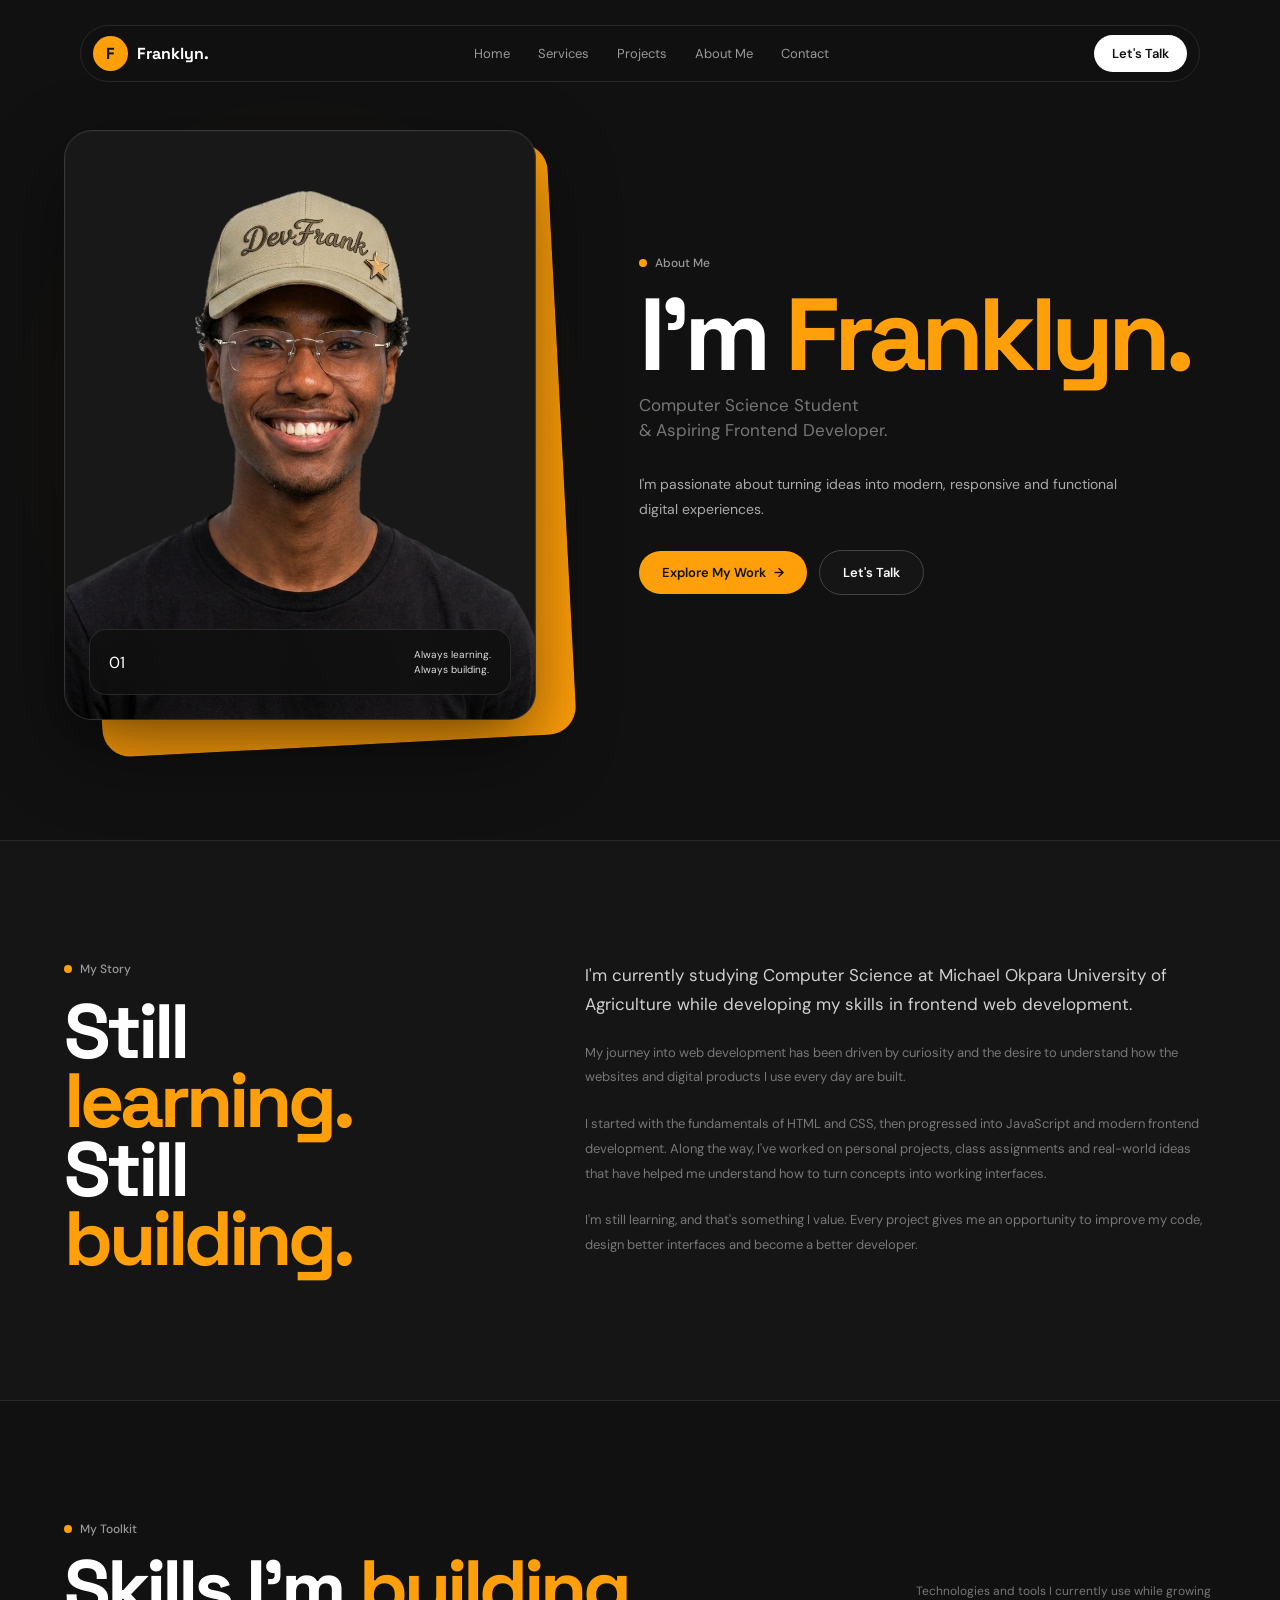
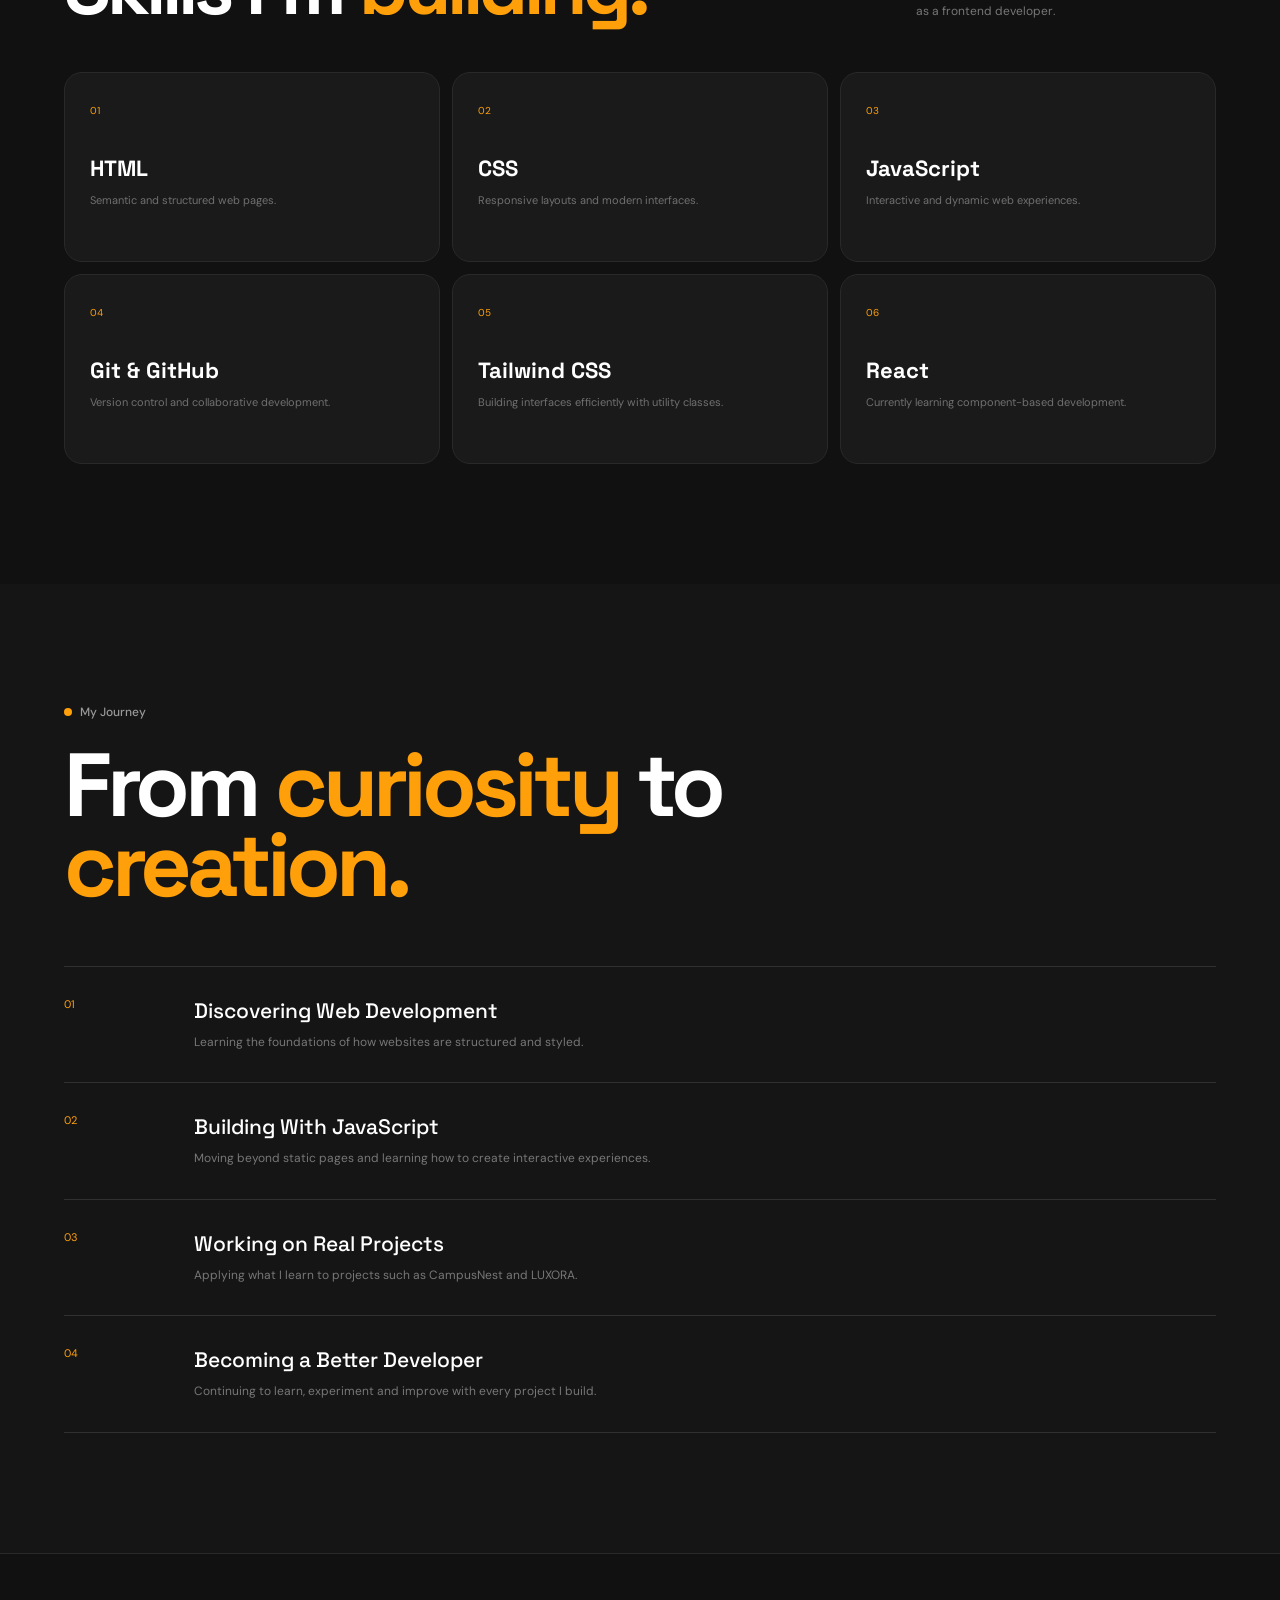
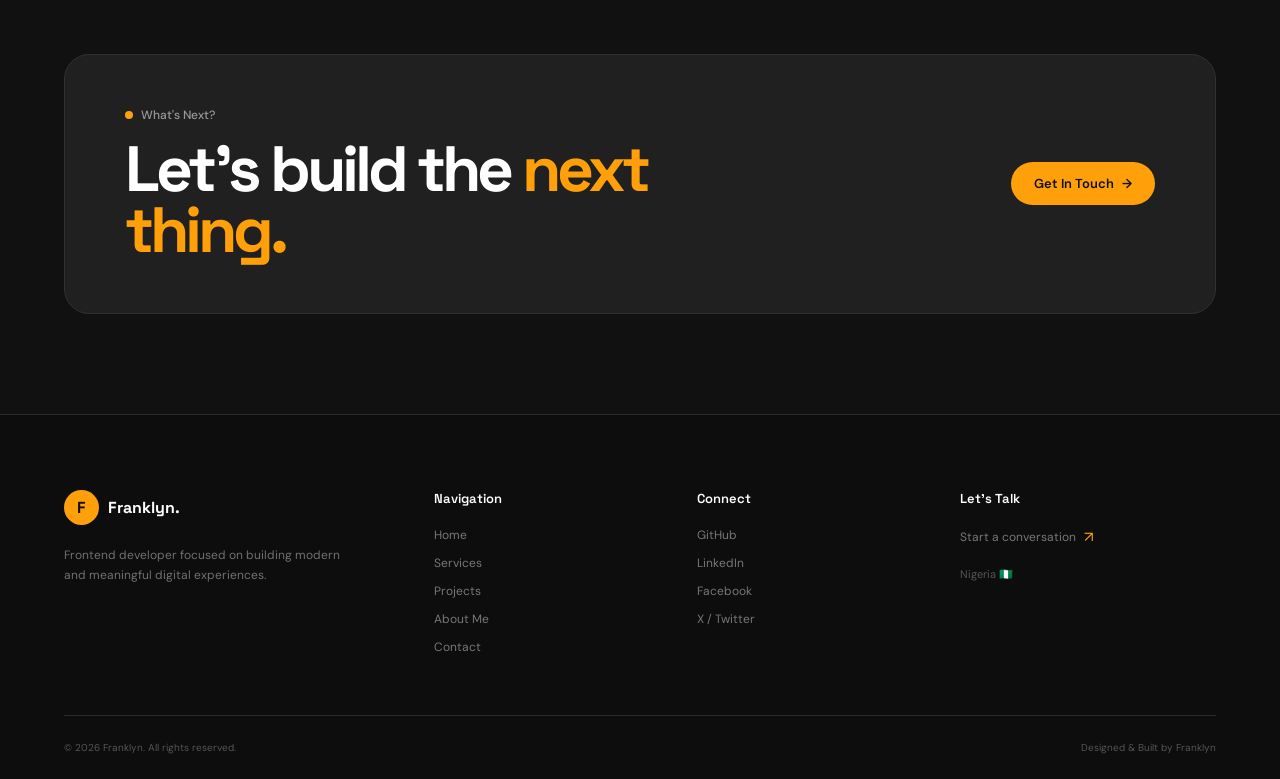
==== commit fab3a3f5: "refactor: major restruction" ====
--- a/about.html
+++ b/about.html
@@ -58,7 +58,7 @@
             </a>
 
 
-            <nav class="nav-links">
+            <nav class="nav-links" id="navLinks">
 
                 <a href="index.html">
                     Home
@@ -86,6 +86,11 @@
             <a href="contact.html" class="talk-btn">
                 Let's Talk
             </a>
+
+            <button type="button" class="menu-toggle" id="menuToggle" aria-label="Toggle navigation" aria-expanded="false">
+                <span></span>
+                <span></span>
+            </button>
 
         </div>
 
--- a/CSS/style.css
+++ b/CSS/style.css
@@ -63,14 +63,16 @@
 ========================= */
 
 .navbar {
-  position: absolute;
+  position: fixed;
   top: 0;
   left: 0;
 
   width: 100%;
   padding: 25px 0;
 
-  z-index: 100;
+  z-index: 1000;
+
+  transition: padding 0.35s ease;
 }
 
 .nav-container {
@@ -89,6 +91,24 @@
   background: rgba(17, 17, 17, 0.85);
 
   backdrop-filter: blur(15px);
+  -webkit-backdrop-filter: blur(15px);
+
+  box-shadow: 0 10px 30px rgba(0, 0, 0, 0);
+
+  transition: background 0.35s ease, border-color 0.35s ease,
+    box-shadow 0.35s ease, padding 0.35s ease;
+}
+
+/* PREMIUM SCROLLED STATE */
+
+.navbar.scrolled {
+  padding: 14px 0;
+}
+
+.navbar.scrolled .nav-container {
+  background: rgba(17, 17, 17, 0.72);
+  border-color: rgba(255, 159, 10, 0.18);
+  box-shadow: 0 10px 30px rgba(0, 0, 0, 0.35);
 }
 
 /* LOGO */
@@ -604,10 +624,6 @@
 ========================= */
 
 @media (max-width: 800px) {
-  .nav-links {
-    display: none;
-  }
-
   .hero {
     min-height: 760px;
 
@@ -1592,4 +1608,92 @@
   }
 }
 
-
+/* MOBILE MENU BUTTON */
+
+.menu-toggle {
+  display: none;
+  width: 42px;
+  height: 42px;
+  padding: 0;
+  background: transparent;
+  border: 1px solid #303030;
+  border-radius: 50%;
+  cursor: pointer;
+  align-items: center;
+  justify-content: center;
+  flex-direction: column;
+  gap: 5px;
+  z-index: 1001;
+}
+
+.menu-toggle span {
+  display: block;
+  width: 15px;
+  height: 1px;
+  background: #eeeeee;
+  transition: 0.3s ease;
+}
+
+/* MOBILE NAVIGATION */
+
+@media (max-width: 800px) {
+  .nav-container {
+    position: relative;
+  }
+
+  .menu-toggle {
+    display: flex;
+  }
+
+  .nav-container > .talk-btn {
+    display: none;
+  }
+
+  .nav-links {
+    position: absolute;
+    top: calc(100% + 15px);
+    left: 0;
+    right: 0;
+    display: flex;
+    flex-direction: column;
+    gap: 0;
+    padding: 10px;
+    background: rgba(20, 20, 20, 0.97);
+    border: 1px solid #303030;
+    border-radius: 18px;
+    backdrop-filter: blur(20px);
+    -webkit-backdrop-filter: blur(20px);
+    opacity: 0;
+    visibility: hidden;
+    pointer-events: none;
+    transform: translateY(-10px);
+    transition: opacity 0.3s ease, visibility 0.3s ease, transform 0.3s ease;
+    z-index: 1000;
+  }
+
+  .nav-links.active {
+    opacity: 1;
+    visibility: visible;
+    pointer-events: auto;
+    transform: translateY(0);
+  }
+
+  .nav-links a {
+    width: 100%;
+    padding: 15px;
+    border-radius: 10px;
+    font-size: 12px;
+  }
+
+  .nav-links a:hover {
+    background: #242424;
+  }
+
+  .menu-toggle.active span:first-child {
+    transform: translateY(3px) rotate(45deg);
+  }
+
+  .menu-toggle.active span:last-child {
+    transform: translateY(-3px) rotate(-45deg);
+  }
+}
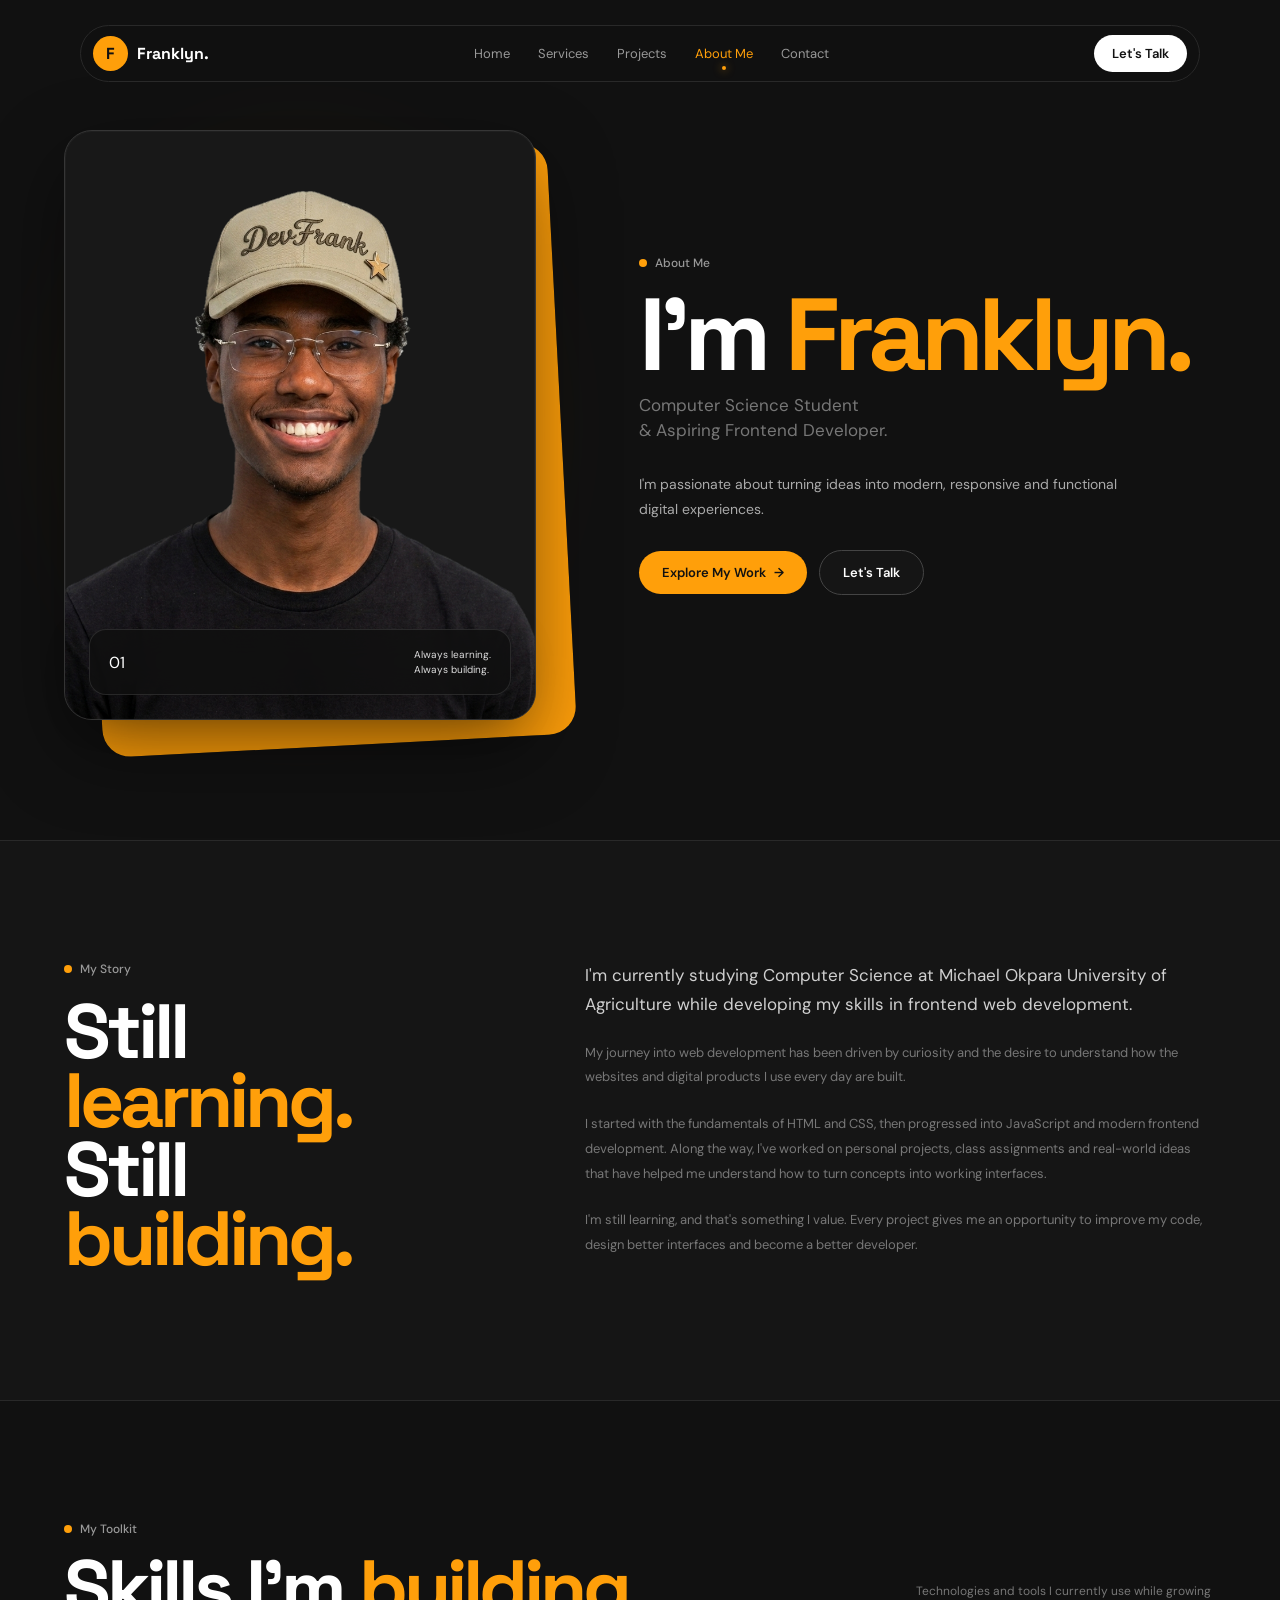
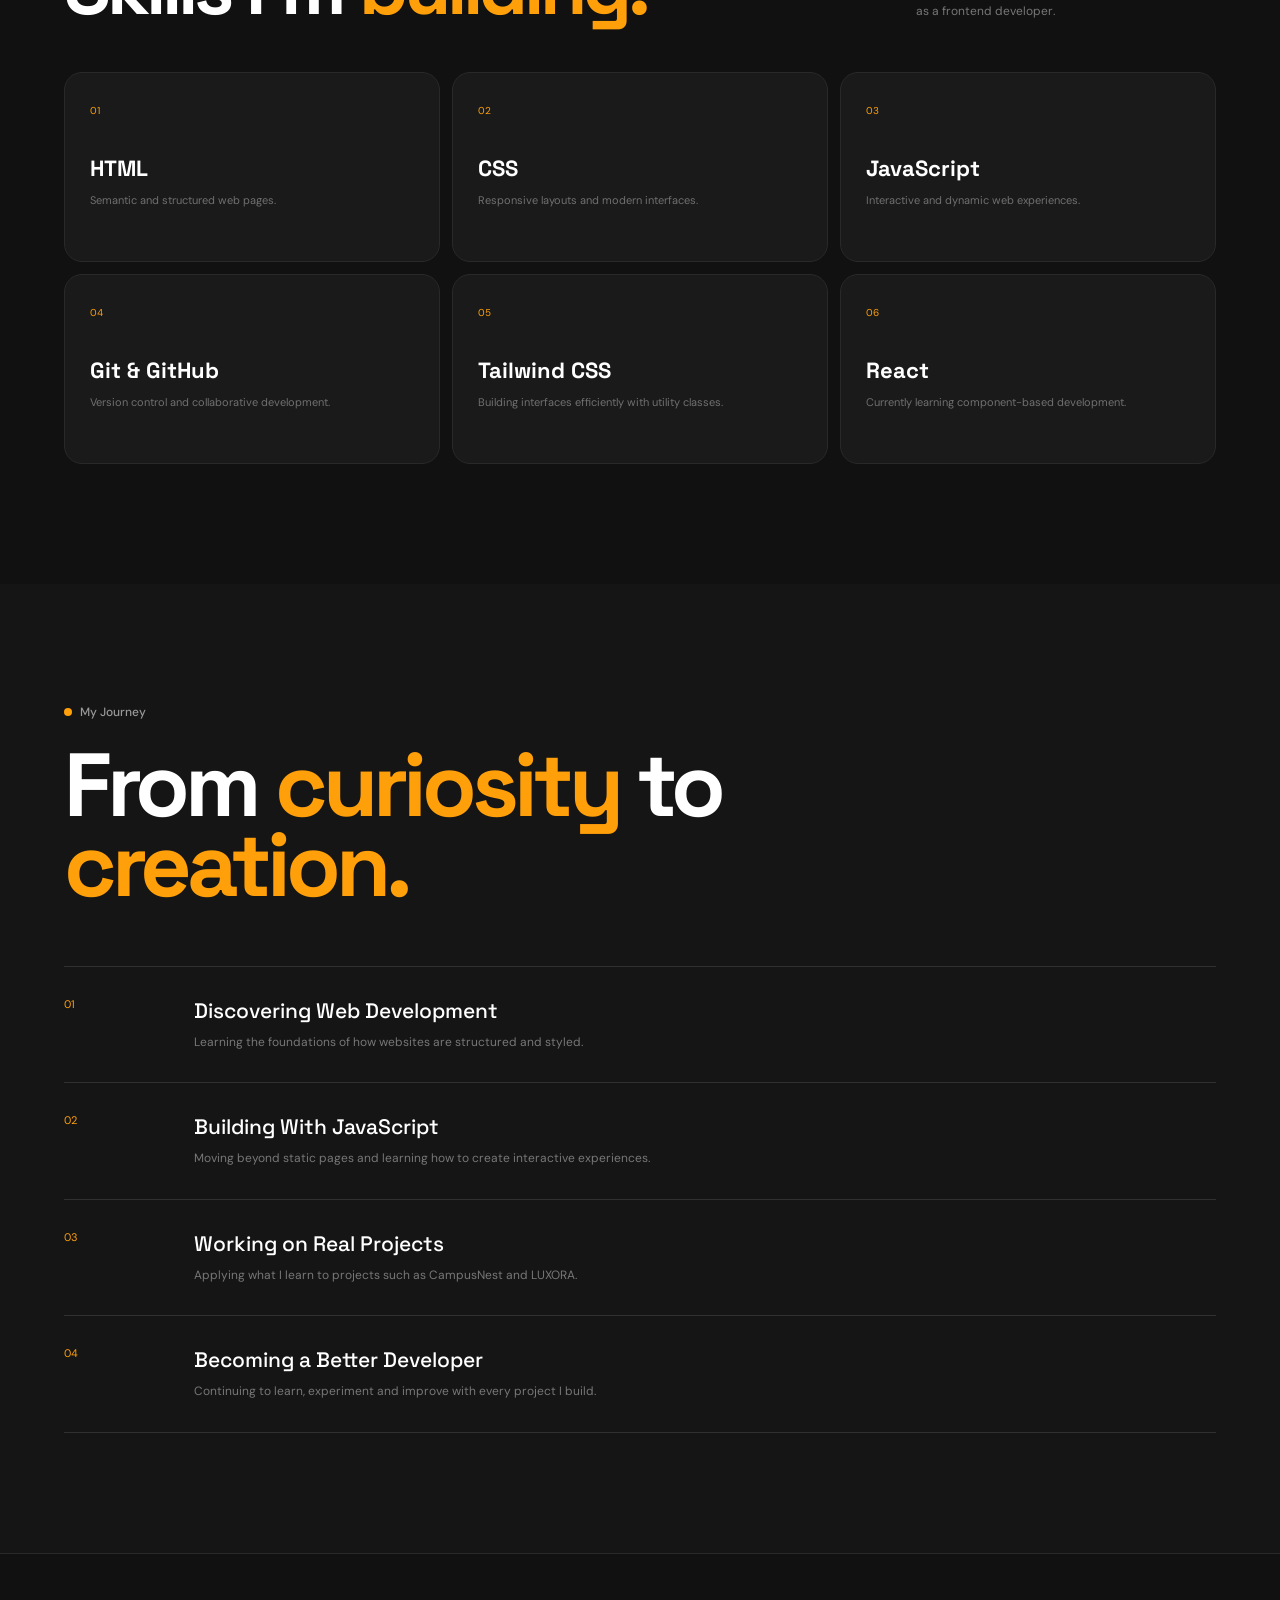
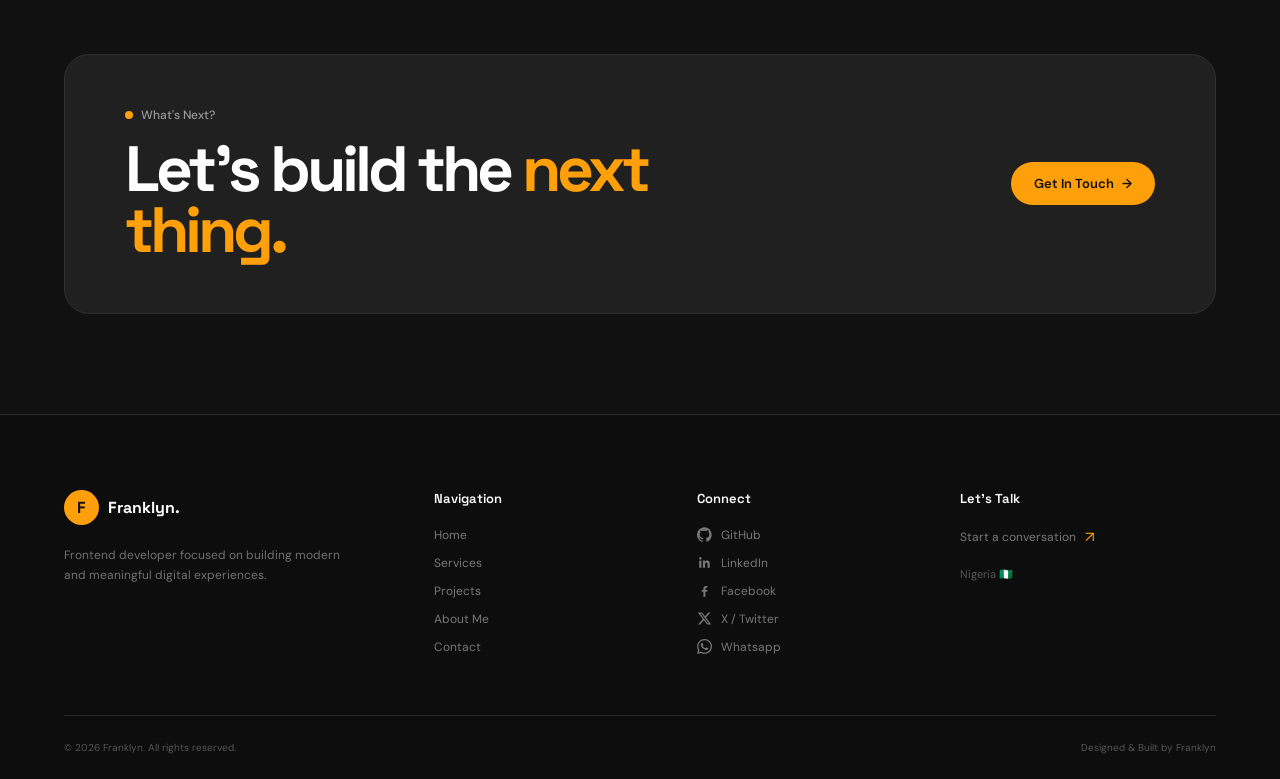
==== commit a9c8796f: "Fix footer and Hero section socials" ====
--- a/about.html
+++ b/about.html
@@ -87,7 +87,8 @@
                 Let's Talk
             </a>
 
-            <button type="button" class="menu-toggle" id="menuToggle" aria-label="Toggle navigation" aria-expanded="false">
+            <button type="button" class="menu-toggle" id="menuToggle" aria-label="Toggle navigation"
+                aria-expanded="false">
                 <span></span>
                 <span></span>
             </button>
@@ -606,13 +607,45 @@
 
                     <h4>Connect</h4>
 
-                    <a href="#">GitHub</a>
-
-                    <a href="#">LinkedIn</a>
-
-                    <a href="#">Facebook</a>
-
-                    <a href="#">X / Twitter</a>
+                    <a href="https://github.com/Okoronkwo-Franklyn" target="_blank" rel="noopener noreferrer"
+                        aria-label="GitHub">
+                        <svg class="footer-social-icon" viewBox="0 0 24 24" aria-hidden="true">
+                            <path
+                                d="M12 .5a12 12 0 0 0-3.79 23.39c.6.11.82-.26.82-.58v-2.25c-3.34.73-4.04-1.61-4.04-1.61-.55-1.39-1.34-1.76-1.34-1.76-1.09-.75.08-.74.08-.74 1.2.09 1.83 1.23 1.83 1.23 1.07 1.83 2.81 1.3 3.5.99.11-.77.42-1.3.76-1.6-2.67-.3-5.47-1.34-5.47-5.93 0-1.31.47-2.38 1.23-3.22-.12-.3-.53-1.52.12-3.18 0 0 1-.32 3.3 1.23a11.5 11.5 0 0 1 6 0c2.3-1.55 3.3-1.23 3.3-1.23.65 1.66.24 2.88.12 3.18.76.84 1.23 1.91 1.23 3.22 0 4.6-2.8 5.62-5.48 5.92.43.37.81 1.1.81 2.22v3.29c0 .32.22.69.83.57A12 12 0 0 0 12 .5z" />
+                        </svg>
+                        GitHub</a>
+
+                    <a href="https://www.linkedin.com/in/franklyn-okoronkwo-59427742b?utm_source=share_via&utm_content=profile&utm_medium=member_android"
+                        target="_blank" rel="noopener noreferrer" aria-label="LinkedIn">
+                        <svg class="footer-social-icon" viewBox="0 0 24 24" aria-hidden="true">
+                            <path
+                                d="M20.45 20.45h-3.56v-5.58c0-1.33-.03-3.04-1.85-3.04-1.85 0-2.14 1.45-2.14 2.94v5.68H9.34V8.99h3.42v1.56h.05c.48-.9 1.64-1.85 3.37-1.85 3.61 0 4.27 2.38 4.27 5.48v6.27zM5.32 7.43a2.06 2.06 0 1 1 0-4.12 2.06 2.06 0 0 1 0 4.12zM3.54 20.45H7.1V8.99H3.54v11.46z" />
+                        </svg>
+                        LinkedIn</a>
+
+                    <a href="https://www.facebook.com/devfrankio" target="_blank" rel="noopener noreferrer"
+                        aria-label="Facebook">
+                        <svg class="footer-social-icon" viewBox="0 0 24 24" aria-hidden="true">
+                            <path
+                                d="M13.5 22v-8h2.7l.4-3h-3.1V9.1c0-.87.24-1.46 1.5-1.46h1.7V4.96c-.29-.04-1.28-.13-2.43-.13-2.4 0-4.05 1.47-4.05 4.18V11H7.5v3h2.72v8h3.28z" />
+                        </svg>
+                        Facebook</a>
+
+                    <a href="https://x.com/FranklynOkoron2" target="_blank" rel="noopener noreferrer"
+                        aria-label="X (Twitter)">
+                        <svg class="footer-social-icon" viewBox="0 0 24 24" aria-hidden="true">
+                            <path
+                                d="M18.244 2.25h3.308l-7.227 8.26 8.502 11.24H16.17l-5.214-6.817-5.964 6.817H1.68l7.73-8.835L1.254 2.25H8.08l4.713 6.231 5.45-6.231zm-1.161 17.52h1.833L7.084 4.126H5.117L17.083 19.77z" />
+                        </svg>
+                        X / Twitter</a>
+
+                    <a href="https://wa.me/2347053862901?text=Hi%20Franklyn" target="_blank" rel="noopener noreferrer"
+                        aria-label="Whatsapp">
+                        <svg class="footer-social-icon" role="img" viewBox="0 0 24 24" aria-hidden="true">
+                            <path
+                                d="M17.472 14.382c-.297-.149-1.758-.867-2.03-.967-.273-.099-.471-.148-.67.15-.197.297-.767.966-.94 1.164-.173.199-.347.223-.644.075-.297-.15-1.255-.463-2.39-1.475-.883-.788-1.48-1.761-1.653-2.059-.173-.297-.018-.458.13-.606.134-.133.298-.347.446-.52.149-.174.198-.298.298-.497.099-.198.05-.371-.025-.52-.075-.149-.669-1.612-.916-2.207-.242-.579-.487-.5-.669-.51-.173-.008-.371-.01-.57-.01-.198 0-.52.074-.792.372-.272.297-1.04 1.016-1.04 2.479 0 1.462 1.065 2.875 1.213 3.074.149.198 2.096 3.2 5.077 4.487.709.306 1.262.489 1.694.625.712.227 1.36.195 1.871.118.571-.085 1.758-.719 2.006-1.413.248-.694.248-1.289.173-1.413-.074-.124-.272-.198-.57-.347m-5.421 7.403h-.004a9.87 9.87 0 01-5.031-1.378l-.361-.214-3.741.982.998-3.648-.235-.374a9.86 9.86 0 01-1.51-5.26c.001-5.45 4.436-9.884 9.888-9.884 2.64 0 5.122 1.03 6.988 2.898a9.825 9.825 0 012.893 6.994c-.003 5.45-4.437 9.884-9.885 9.884m8.413-18.297A11.815 11.815 0 0012.05 0C5.495 0 .16 5.335.157 11.892c0 2.096.547 4.142 1.588 5.945L.057 24l6.305-1.654a11.882 11.882 0 005.683 1.448h.005c6.554 0 11.89-5.335 11.893-11.893a11.821 11.821 0 00-3.48-8.413Z" />
+                        </svg>
+                        Whatsapp</a>
 
                 </div>
 
--- a/CSS/style.css
+++ b/CSS/style.css
@@ -153,6 +153,32 @@
 
 .nav-links a:hover {
   color: var(--orange);
+}
+
+/* ACTIVE NAV LINK */
+
+.nav-links a.active {
+  position: relative;
+
+  color: var(--orange);
+}
+
+.nav-links a.active::after {
+  content: '';
+
+  position: absolute;
+  left: 50%;
+  bottom: -8px;
+  transform: translateX(-50%);
+
+  width: 4px;
+  height: 4px;
+
+  border-radius: 50%;
+
+  background: var(--orange);
+
+  box-shadow: 0 0 8px rgba(255, 159, 10, 0.75);
 }
 
 /* TALK BUTTON */
@@ -405,7 +431,7 @@
 }
 
 .social svg {
-  width: 21px;
+  width: 30px;
   height: 21px;
 
   display: block;
@@ -438,8 +464,8 @@
 
 /* Instagram */
 .instagram svg {
-  width: 22px;
-  height: 22px;
+  width: 30px;
+  height: 21px;
 }
 
 /* Facebook */
@@ -447,6 +473,11 @@
   fill: #1877f2;
 }
 
+/* Whatsapp */
+.whatsapp svg {
+  fill: #25d366;
+}
+
 /* STAT */
 
 .hero-stat {
@@ -634,16 +665,38 @@
     letter-spacing: -3px;
   }
 
+  .hero-main {
+    flex-direction: column;
+    gap: 18px;
+    min-height: auto;
+  }
+
   .hero-info {
+    position: static;
+    width: auto;
+  }
+
+  .right-info {
     display: none;
+  }
+
+  .left-info {
+    display: contents;
+  }
+
+  .left-info .small-title,
+  .left-info .hero-stat {
+    display: none;
+  }
+
+  .socials {
+    justify-content: center;
+    flex-wrap: wrap;
+    margin-top: 0;
   }
 
   .profile-wrapper {
     width: 330px;
-  }
-
-  .hero-main {
-    min-height: 370px;
   }
 }
 
@@ -662,6 +715,16 @@
 
   .hero-buttons {
     margin-top: 5px;
+  }
+
+  .social {
+    width: 40px;
+    height: 40px;
+  }
+
+  .social svg {
+    width: 26px;
+    height: 18px;
   }
 }
 
@@ -1512,6 +1575,10 @@
 }
 
 .footer-column a {
+  display: inline-flex;
+  align-items: center;
+  gap: 9px;
+
   color: #777777;
 
   font-size: 12px;
@@ -1523,6 +1590,22 @@
   color: #ff9f0a;
 
   transform: translateX(3px);
+}
+
+/* FOOTER SOCIAL ICONS */
+
+.footer-social-icon {
+  width: 15px;
+  height: 15px;
+  flex-shrink: 0;
+
+  fill: currentColor;
+
+  transition: 0.3s ease;
+}
+
+.footer-column a:hover .footer-social-icon {
+  filter: drop-shadow(0 0 6px rgba(255, 159, 10, 0.5));
 }
 
 /* CONTACT LINK */
@@ -1689,6 +1772,17 @@
     background: #242424;
   }
 
+  .nav-links a.active {
+    background: rgba(255, 159, 10, 0.12);
+  }
+
+  .nav-links a.active::after {
+    left: 15px;
+    bottom: auto;
+    top: 50%;
+    transform: translateY(-50%);
+  }
+
   .menu-toggle.active span:first-child {
     transform: translateY(3px) rotate(45deg);
   }
